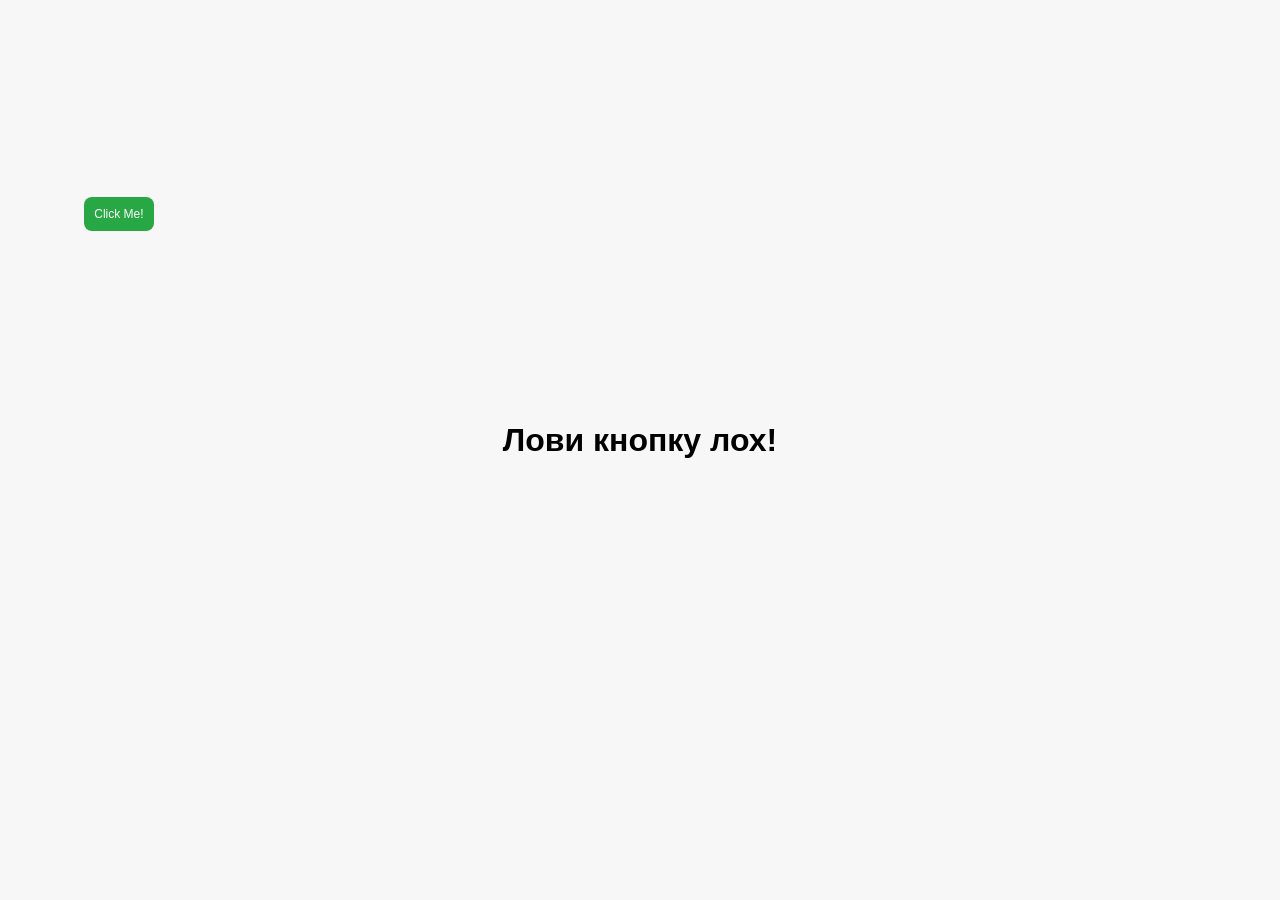
==== index.html @ cd32699f "Update index.html" ====
<!DOCTYPE html>
<html lang="en">
<head>
  <meta charset="UTF-8">
  <meta name="viewport" content="width=device-width, initial-scale=1.0">
  <title>Impossible Click Game</title>
  <style>
    * {
      margin: 0;
      padding: 0;
      box-sizing: border-box;
    }

    body {
      font-family: Arial, sans-serif;
      height: 100vh;
      display: flex;
      justify-content: center;
      align-items: center;
      background-color: #f7f7f7;
      text-align: center;
    }

    .game-container {
      display: flex;
      flex-direction: column;
      justify-content: center;
      align-items: center;
      width: 100%;
      height: 100%;
      position: relative;
    }

    #gameButton {
      padding: 10px;
      font-size: 12px;
      background-color: #28a745;
      color: white;
      border: none;
      border-radius: 8px;
      cursor: pointer;
      position: absolute;
    }

    #gameButton:hover {
      background-color: #218838;
    }

    #message {
      font-size: 1.5em;
      margin-bottom: 20px;
      color: black;
    }

    #restartButton {
      padding: 10px 20px;
      font-size: 16px;
      background-color: #007bff;
      color: white;
      border: none;
      border-radius: 8px;
      cursor: pointer;
      display: none;
      margin-top: 20px;
    }

    #restartButton:hover {
      background-color: #0056b3;
    }

    /* Dog image styling */
    #dogImage {
      display: none;
      margin-top: 20px;
      max-width: 300px;
    }

    /* Responsive YouTube video styling */
    #youtubeVideo {
      display: none;
      margin-top: 20px;
      position: relative;
      width: 100%;
      max-width: 800px; /* Set a reasonable max-width for larger screens */
      height: 0;
      padding-bottom: 56.25%; /* 16:9 aspect ratio */
    }

    #youtubeVideo iframe {
      position: absolute;
      top: 0;
      left: 0;
      width: 100%;
      height: 100%;
    }

    /* Mobile-friendly styles */
    @media (max-width: 600px) {
      #gameButton {
        padding: 8px;
        font-size: 10px;
      }

      #message {
        font-size: 1.2em;
      }

      #restartButton {
        font-size: 14px;
      }

      #dogImage {
        max-width: 200px;
      }
    }
  </style>
</head>
<body>
  <div class="game-container">
    <h1>Лови кнопку лох!</h1>
    <p id="message"></p>
    <button id="gameButton">Click Me!</button>
    <img id="dogImage" src="" alt="Dog Image" />
    <div id="youtubeVideo">
      <iframe src="https://www.youtube.com/embed/dQw4w9WgXcQ" frameborder="0" allowfullscreen></iframe>
    </div>
    <button id="restartButton">Restart</button>

  <script>
    const gameButton = document.getElementById('gameButton');
    const message = document.getElementById('message');
    const restartButton = document.getElementById('restartButton');
    const dogImage = document.getElementById('dogImage');
    const youtubeVideo = document.getElementById('youtubeVideo');
    let gameRunning = true;
    let timer;

    function randomPosition() {
      const x = Math.random() * (window.innerWidth - gameButton.offsetWidth);
      const y = Math.random() * (window.innerHeight - gameButton.offsetHeight);
      return { x, y };
    }

    function moveButton() {
      if (!gameRunning) return;

      const { x, y } = randomPosition();
      gameButton.style.left = `${x}px`;
      gameButton.style.top = `${y}px`;
    }

    function startGame() {
      gameRunning = true;
      gameButton.style.display = 'block';
      restartButton.style.display = 'none';
      dogImage.style.display = 'none';  // Hide the dog image on restart
      youtubeVideo.style.display = 'none';  // Hide YouTube video on restart
      message.textContent = '';
      message.style.color = 'black';
      moveButton();
      timer = setTimeout(loseGame, 10000); // Time limit to click the button
    }

    function loseGame() {
      gameRunning = false;
      gameButton.style.display = 'none';
      message.style.color = 'red';
      dogImage.src = 'https://media.tenor.com/IlBT5P2zMoQAAAAM/help-dog.gif';  // Open-source funny dog image
      dogImage.style.display = 'block';  // Show the mocking dog image
      restartButton.style.display = 'block';
    }

    function winGame() {
      clearTimeout(timer);
      gameRunning = false;
      gameButton.style.display = 'none';
      message.style.color = 'green';
      youtubeVideo.style.display = 'block';   // Show the YouTube video
      restartButton.style.display = 'block';
    }

    gameButton.addEventListener('click', () => {
      if (gameRunning) {
        winGame();
      }
    });
    
    restartButton.addEventListener('click', startGame);

    window.onload = startGame;

    setInterval(moveButton, 100); // Keep moving the button every 100ms
  </script>
</body>
</html>
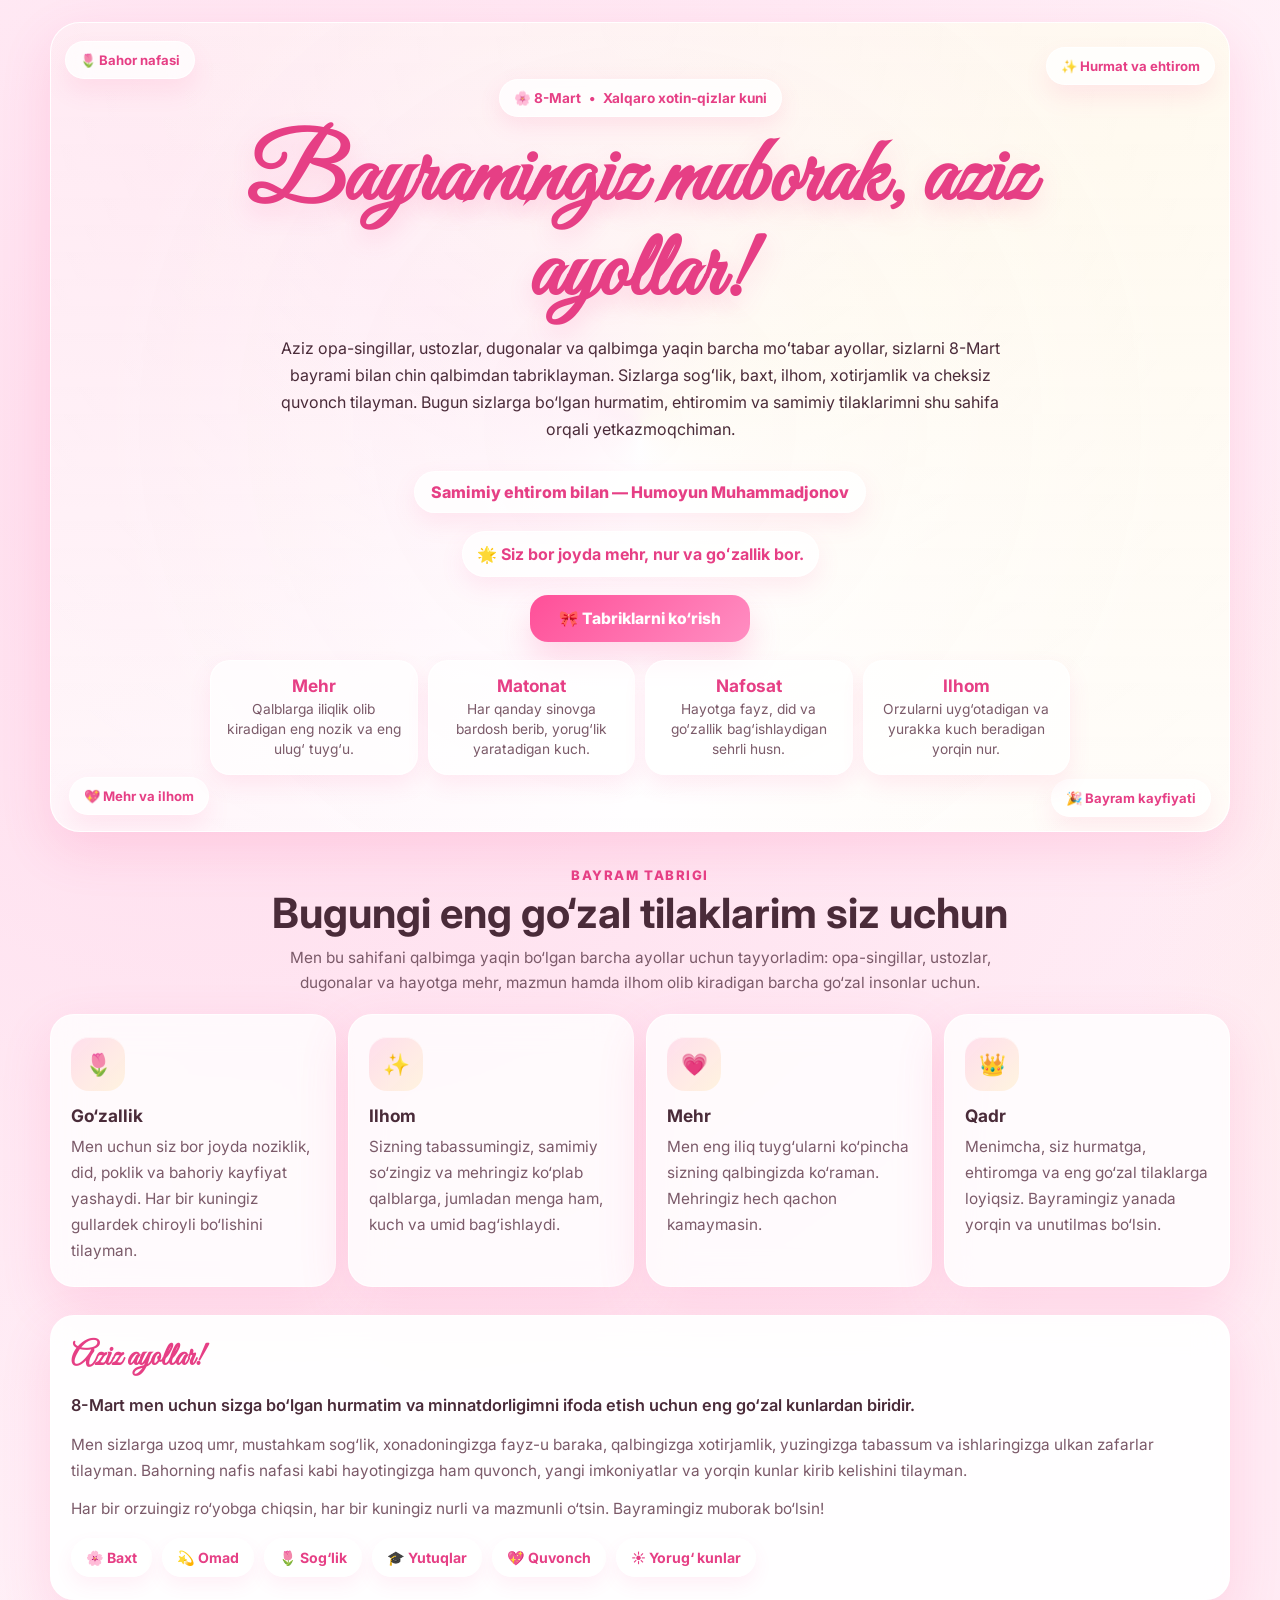
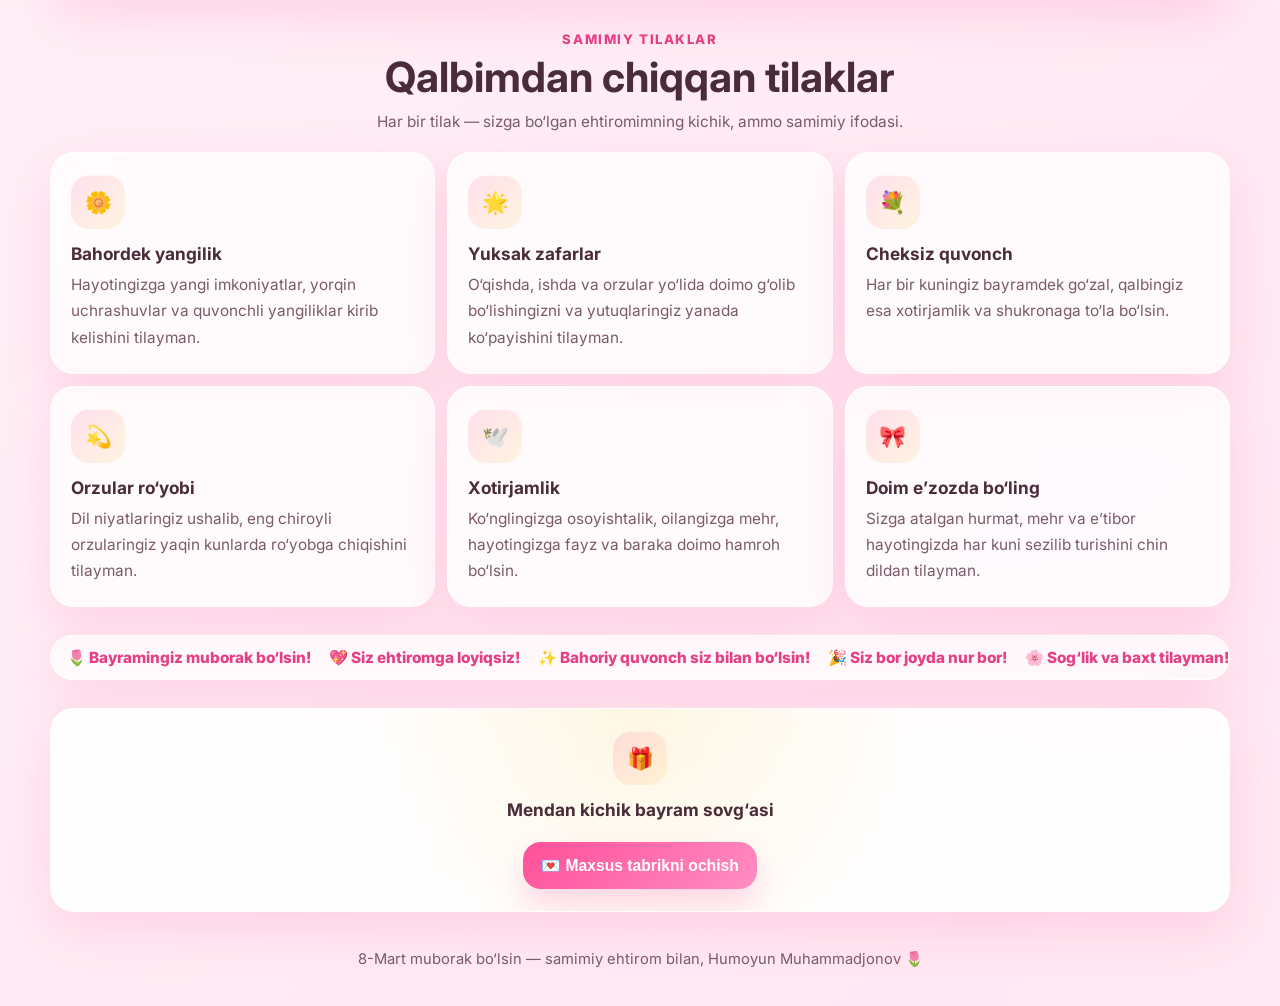
==== commit 878eebfd: "Add files via upload" ====
--- a/index.html
+++ b/index.html
@@ -1,195 +1,1313 @@
-<!DOCTYPE html>
-<html lang="en">
-<head>
-  <meta charset="UTF-8">
-  <meta name="viewport" content="width=device-width, initial-scale=1.0">
-  <title>Impossible Click Game</title>
-  <style>
-    * {
-      margin: 0;
-      padding: 0;
-      box-sizing: border-box;
-    }
-
-    body {
-      font-family: Arial, sans-serif;
-      height: 100vh;
-      display: flex;
-      justify-content: center;
-      align-items: center;
-      background-color: #f7f7f7;
-      text-align: center;
-    }
-
-    .game-container {
-      display: flex;
-      flex-direction: column;
-      justify-content: center;
-      align-items: center;
-      width: 100%;
-      height: 100%;
-      position: relative;
-    }
-
-    #gameButton {
-      padding: 10px;
-      font-size: 12px;
-      background-color: #28a745;
-      color: white;
-      border: none;
-      border-radius: 8px;
-      cursor: pointer;
-      position: absolute;
-    }
-
-    #gameButton:hover {
-      background-color: #218838;
-    }
-
-    #message {
-      font-size: 1.5em;
-      margin-bottom: 20px;
-      color: black;
-    }
-
-    #restartButton {
-      padding: 10px 20px;
-      font-size: 16px;
-      background-color: #007bff;
-      color: white;
-      border: none;
-      border-radius: 8px;
-      cursor: pointer;
-      display: none;
-      margin-top: 20px;
-    }
-
-    #restartButton:hover {
-      background-color: #0056b3;
-    }
-
-    /* Dog image styling */
-    #dogImage {
-      display: none;
-      margin-top: 20px;
-      max-width: 300px;
-    }
-
-    /* Responsive YouTube video styling */
-    #youtubeVideo {
-      display: none;
-      margin-top: 20px;
-      position: relative;
-      width: 100%;
-      max-width: 800px; /* Set a reasonable max-width for larger screens */
-      height: 0;
-      padding-bottom: 56.25%; /* 16:9 aspect ratio */
-    }
-
-    #youtubeVideo iframe {
-      position: absolute;
-      top: 0;
-      left: 0;
-      width: 100%;
-      height: 100%;
-    }
-
-    /* Mobile-friendly styles */
-    @media (max-width: 600px) {
-      #gameButton {
-        padding: 8px;
-        font-size: 10px;
-      }
-
-      #message {
-        font-size: 1.2em;
-      }
-
-      #restartButton {
-        font-size: 14px;
-      }
-
-      #dogImage {
-        max-width: 200px;
-      }
-    }
-  </style>
-</head>
-<body>
-  <div class="game-container">
-    <h1>Лови кнопку лох!</h1>
-    <p id="message"></p>
-    <button id="gameButton">Click Me!</button>
-    <img id="dogImage" src="" alt="Dog Image" />
-    <div id="youtubeVideo">
-      <iframe src="https://www.youtube.com/embed/dQw4w9WgXcQ" frameborder="0" allowfullscreen></iframe>
-    </div>
-    <button id="restartButton">Restart</button>
-
-  <script>
-    const gameButton = document.getElementById('gameButton');
-    const message = document.getElementById('message');
-    const restartButton = document.getElementById('restartButton');
-    const dogImage = document.getElementById('dogImage');
-    const youtubeVideo = document.getElementById('youtubeVideo');
-    let gameRunning = true;
-    let timer;
-
-    function randomPosition() {
-      const x = Math.random() * (window.innerWidth - gameButton.offsetWidth);
-      const y = Math.random() * (window.innerHeight - gameButton.offsetHeight);
-      return { x, y };
-    }
-
-    function moveButton() {
-      if (!gameRunning) return;
-
-      const { x, y } = randomPosition();
-      gameButton.style.left = `${x}px`;
-      gameButton.style.top = `${y}px`;
-    }
-
-    function startGame() {
-      gameRunning = true;
-      gameButton.style.display = 'block';
-      restartButton.style.display = 'none';
-      dogImage.style.display = 'none';  // Hide the dog image on restart
-      youtubeVideo.style.display = 'none';  // Hide YouTube video on restart
-      message.textContent = '';
-      message.style.color = 'black';
-      moveButton();
-      timer = setTimeout(loseGame, 10000); // Time limit to click the button
-    }
-
-    function loseGame() {
-      gameRunning = false;
-      gameButton.style.display = 'none';
-      message.style.color = 'red';
-      dogImage.src = 'https://media.tenor.com/IlBT5P2zMoQAAAAM/help-dog.gif';  // Open-source funny dog image
-      dogImage.style.display = 'block';  // Show the mocking dog image
-      restartButton.style.display = 'block';
-    }
-
-    function winGame() {
-      clearTimeout(timer);
-      gameRunning = false;
-      gameButton.style.display = 'none';
-      message.style.color = 'green';
-      youtubeVideo.style.display = 'block';   // Show the YouTube video
-      restartButton.style.display = 'block';
-    }
-
-    gameButton.addEventListener('click', () => {
-      if (gameRunning) {
-        winGame();
-      }
-    });
-    
-    restartButton.addEventListener('click', startGame);
-
-    window.onload = startGame;
-
-    setInterval(moveButton, 100); // Keep moving the button every 100ms
-  </script>
-</body>
-</html>
+<!DOCTYPE html>
+<html lang="uz">
+<head>
+  <meta charset="UTF-8" />
+  <meta name="viewport" content="width=device-width, initial-scale=1.0" />
+  <title>8-Mart — Xalqaro xotin-qizlar kuni muborak!</title>
+
+  <link rel="preconnect" href="https://fonts.googleapis.com">
+  <link rel="preconnect" href="https://fonts.gstatic.com" crossorigin>
+  <link href="https://fonts.googleapis.com/css2?family=Great+Vibes&family=Inter:wght@400;500;600;700;800&display=swap" rel="stylesheet">
+
+  <style>
+    :root {
+      --bg-1: #fff6fb;
+      --bg-2: #ffe8f2;
+      --bg-3: #fff0f6;
+      --card: rgba(255, 255, 255, 0.78);
+      --card-strong: rgba(255, 255, 255, 0.92);
+      --text: #4a2b39;
+      --muted: #7b5a69;
+      --primary: #ff4f98;
+      --primary-dark: #e63f85;
+      --secondary: #ff8ec2;
+      --gold: #ffd86b;
+      --shadow: 0 18px 50px rgba(255, 79, 152, 0.16);
+      --radius: 24px;
+      --max: 1180px;
+    }
+
+    * {
+      box-sizing: border-box;
+      margin: 0;
+      padding: 0;
+    }
+
+    html {
+      scroll-behavior: smooth;
+    }
+
+    body {
+      font-family: "Inter", system-ui, sans-serif;
+      color: var(--text);
+      background:
+        radial-gradient(circle at 10% 10%, rgba(255, 143, 194, 0.24), transparent 25%),
+        radial-gradient(circle at 90% 20%, rgba(255, 216, 107, 0.20), transparent 22%),
+        radial-gradient(circle at 20% 80%, rgba(255, 79, 152, 0.12), transparent 22%),
+        linear-gradient(135deg, var(--bg-1), var(--bg-2), var(--bg-3));
+      background-size: 180% 180%;
+      animation: bgShift 16s ease-in-out infinite;
+      overflow-x: hidden;
+      min-height: 100vh;
+      position: relative;
+    }
+
+    @keyframes bgShift {
+      0%, 100% { background-position: 0% 50%; }
+      50% { background-position: 100% 50%; }
+    }
+
+    .page-shell {
+      position: relative;
+      z-index: 2;
+    }
+
+    .container {
+      width: min(calc(100% - 28px), var(--max));
+      margin-inline: auto;
+    }
+
+    .particles,
+    .sparkles,
+    .petals,
+    .confetti-layer {
+      position: fixed;
+      inset: 0;
+      pointer-events: none;
+      overflow: hidden;
+    }
+
+    .particles { z-index: 0; }
+    .sparkles { z-index: 1; }
+    .petals { z-index: 1; }
+    .confetti-layer { z-index: 1; }
+
+    .hero {
+      padding: 22px 0 18px;
+    }
+
+    .hero-card {
+      position: relative;
+      overflow: hidden;
+      border-radius: 30px;
+      background:
+        linear-gradient(rgba(255,255,255,0.70), rgba(255,255,255,0.82)),
+        radial-gradient(circle at top, rgba(255,255,255,0.8), rgba(255,255,255,0.65));
+      box-shadow: var(--shadow);
+      border: 1px solid rgba(255,255,255,0.6);
+      padding: 22px 16px 24px;
+      min-height: 86vh;
+      display: flex;
+      align-items: center;
+      justify-content: center;
+      isolation: isolate;
+    }
+
+    .hero-card::before {
+      content: "";
+      position: absolute;
+      inset: -20%;
+      background:
+        radial-gradient(circle, rgba(255,255,255,0.35), transparent 55%),
+        conic-gradient(from 180deg, rgba(255,255,255,0.15), rgba(255,79,152,0.10), rgba(255,216,107,0.10), rgba(255,255,255,0.15));
+      animation: rotateGlow 18s linear infinite;
+      z-index: -1;
+    }
+
+    @keyframes rotateGlow {
+      from { transform: rotate(0deg); }
+      to { transform: rotate(360deg); }
+    }
+
+    .hero-content {
+      text-align: center;
+      width: 100%;
+      max-width: 860px;
+      position: relative;
+      z-index: 2;
+    }
+
+    .top-badge {
+      display: inline-flex;
+      align-items: center;
+      justify-content: center;
+      gap: 8px;
+      flex-wrap: wrap;
+      max-width: 100%;
+      text-align: center;
+      background: rgba(255,255,255,0.78);
+      border: 1px solid rgba(255,255,255,0.88);
+      border-radius: 999px;
+      padding: 10px 14px;
+      font-size: 0.85rem;
+      font-weight: 700;
+      color: var(--primary-dark);
+      box-shadow: 0 8px 22px rgba(255,79,152,0.12);
+      margin-bottom: 16px;
+      backdrop-filter: blur(12px);
+      animation: floatSoft 4s ease-in-out infinite;
+    }
+
+    .hero h1 {
+      font-family: "Great Vibes", cursive;
+      font-size: clamp(2.55rem, 10vw, 5.7rem);
+      line-height: 1.04;
+      color: var(--primary-dark);
+      text-shadow: 0 10px 25px rgba(255,79,152,0.18);
+      margin-bottom: 12px;
+      animation: titleIn 1.1s ease both;
+    }
+
+    .hero h1 .shine {
+      display: inline-block;
+      position: relative;
+    }
+
+    .hero h1 .shine::after {
+      content: "";
+      position: absolute;
+      inset: 0;
+      background: linear-gradient(110deg, transparent 0%, rgba(255,255,255,0.1) 30%, rgba(255,255,255,0.85) 50%, rgba(255,255,255,0.1) 70%, transparent 100%);
+      transform: translateX(-150%);
+      animation: textShine 5.5s ease-in-out infinite;
+      mix-blend-mode: screen;
+    }
+
+    @keyframes textShine {
+      0%, 70%, 100% { transform: translateX(-150%); }
+      85% { transform: translateX(150%); }
+    }
+
+    .hero-subtitle {
+      font-size: 1rem;
+      line-height: 1.7;
+      color: var(--text);
+      max-width: 720px;
+      margin: 0 auto 14px;
+      animation: fadeUp .9s ease .18s both;
+    }
+
+    .signature-line {
+      margin-top: 14px;
+      display: inline-block;
+      padding: 10px 16px;
+      border-radius: 999px;
+      background: rgba(255,255,255,0.76);
+      border: 1px solid rgba(255,255,255,0.92);
+      box-shadow: 0 10px 24px rgba(255,79,152,0.10);
+      color: var(--primary-dark);
+      font-weight: 800;
+      animation: fadeUp .9s ease .28s both;
+    }
+
+    .rotating-line-wrap {
+      min-height: 34px;
+      margin: 18px auto 18px;
+      display: grid;
+      place-items: center;
+      animation: fadeUp .9s ease .3s both;
+    }
+
+    .rotating-line {
+      display: inline-flex;
+      align-items: center;
+      justify-content: center;
+      gap: 8px;
+      text-align: center;
+      background: rgba(255,255,255,0.72);
+      border: 1px solid rgba(255,255,255,0.9);
+      padding: 10px 14px;
+      border-radius: 999px;
+      color: var(--primary-dark);
+      font-weight: 700;
+      box-shadow: 0 10px 24px rgba(255,79,152,0.10);
+      min-height: 46px;
+      max-width: 100%;
+    }
+
+    .hero-actions {
+      display: flex;
+      flex-direction: column;
+      gap: 12px;
+      margin-top: 18px;
+      animation: fadeUp .9s ease .45s both;
+    }
+
+    .btn {
+      appearance: none;
+      border: none;
+      border-radius: 18px;
+      padding: 14px 18px;
+      font-size: 0.98rem;
+      font-weight: 800;
+      cursor: pointer;
+      transition: transform .25s ease, box-shadow .25s ease, background .25s ease;
+      text-decoration: none;
+      display: inline-flex;
+      align-items: center;
+      justify-content: center;
+      gap: 10px;
+      width: 100%;
+    }
+
+    .btn-primary {
+      color: white;
+      background: linear-gradient(135deg, var(--primary), var(--secondary));
+      box-shadow: 0 16px 32px rgba(255,79,152,0.22);
+      animation: pulseBtn 2.4s ease-in-out infinite;
+    }
+
+    .btn-secondary {
+      color: var(--primary-dark);
+      background: rgba(255,255,255,0.82);
+      border: 1px solid rgba(255,255,255,0.92);
+      box-shadow: 0 10px 24px rgba(255,79,152,0.10);
+    }
+
+    .btn:hover {
+      transform: translateY(-2px) scale(1.01);
+    }
+
+    @keyframes pulseBtn {
+      0%, 100% { box-shadow: 0 16px 32px rgba(255,79,152,0.22); }
+      50% { box-shadow: 0 20px 42px rgba(255,79,152,0.34); }
+    }
+
+    .hero-stats {
+      display: grid;
+      grid-template-columns: repeat(2, 1fr);
+      gap: 10px;
+      margin-top: 18px;
+      animation: fadeUp .9s ease .6s both;
+    }
+
+    .stat {
+      background: rgba(255,255,255,0.7);
+      border: 1px solid rgba(255,255,255,0.9);
+      padding: 14px 12px;
+      border-radius: 20px;
+      box-shadow: 0 10px 22px rgba(255,79,152,0.10);
+      backdrop-filter: blur(10px);
+    }
+
+    .stat strong {
+      display: block;
+      font-size: 1.08rem;
+      color: var(--primary-dark);
+      margin-bottom: 4px;
+    }
+
+    .stat span {
+      display: block;
+      font-size: 0.86rem;
+      color: var(--muted);
+      line-height: 1.45;
+    }
+
+    section {
+      padding: 14px 0;
+    }
+
+    .section-title {
+      text-align: center;
+      margin-bottom: 14px;
+    }
+
+    .section-title .eyebrow {
+      display: inline-block;
+      font-size: 0.82rem;
+      font-weight: 800;
+      letter-spacing: 0.12em;
+      text-transform: uppercase;
+      color: var(--primary-dark);
+      margin-bottom: 8px;
+    }
+
+    .section-title h2 {
+      font-size: clamp(1.55rem, 6vw, 2.6rem);
+      line-height: 1.1;
+      margin-bottom: 8px;
+      color: var(--text);
+    }
+
+    .section-title p {
+      color: var(--muted);
+      line-height: 1.65;
+      max-width: 760px;
+      margin-inline: auto;
+      font-size: 0.96rem;
+    }
+
+    .glass {
+      background: var(--card);
+      border: 1px solid rgba(255,255,255,0.82);
+      border-radius: var(--radius);
+      box-shadow: var(--shadow);
+      backdrop-filter: blur(16px);
+    }
+
+    .cards-grid {
+      display: grid;
+      gap: 12px;
+    }
+
+    .value-card,
+    .wish-card,
+    .letter-card,
+    .surprise-card,
+    .quote-card {
+      padding: 18px 16px;
+      position: relative;
+      overflow: hidden;
+    }
+
+    .value-card::before,
+    .wish-card::before,
+    .quote-card::before {
+      content: "";
+      position: absolute;
+      inset: auto -20% -60% auto;
+      width: 140px;
+      height: 140px;
+      background: radial-gradient(circle, rgba(255,79,152,0.12), transparent 70%);
+      pointer-events: none;
+    }
+
+    .icon-bubble {
+      width: 54px;
+      height: 54px;
+      border-radius: 18px;
+      display: grid;
+      place-items: center;
+      font-size: 1.35rem;
+      margin-bottom: 14px;
+      background: linear-gradient(135deg, rgba(255,79,152,0.16), rgba(255,216,107,0.20));
+      box-shadow: inset 0 1px 0 rgba(255,255,255,0.6);
+    }
+
+    .value-card h3,
+    .wish-card h3,
+    .surprise-card h3 {
+      font-size: 1.08rem;
+      margin-bottom: 8px;
+      color: var(--text);
+    }
+
+    .value-card p,
+    .wish-card p,
+    .letter-card p,
+    .surprise-card p,
+    .quote-card p {
+      color: var(--muted);
+      line-height: 1.7;
+      font-size: 0.96rem;
+    }
+
+    .letter-card {
+      padding: 22px 18px;
+      background: var(--card-strong);
+    }
+
+    .letter-card h3 {
+      font-family: "Great Vibes", cursive;
+      color: var(--primary-dark);
+      font-size: 2rem;
+      margin-bottom: 14px;
+    }
+
+    .letter-card .lead {
+      font-size: 1.02rem;
+      color: var(--text);
+      font-weight: 600;
+      margin-bottom: 12px;
+    }
+
+    .chips {
+      display: flex;
+      flex-wrap: wrap;
+      gap: 10px;
+      margin-top: 16px;
+    }
+
+    .chip {
+      padding: 10px 14px;
+      border-radius: 999px;
+      background: rgba(255,255,255,0.78);
+      border: 1px solid rgba(255,255,255,0.9);
+      color: var(--primary-dark);
+      font-weight: 700;
+      font-size: 0.88rem;
+      box-shadow: 0 8px 18px rgba(255,79,152,0.08);
+      animation: floatSoft 4.5s ease-in-out infinite;
+    }
+
+    .chip:nth-child(2) { animation-delay: .3s; }
+    .chip:nth-child(3) { animation-delay: .6s; }
+    .chip:nth-child(4) { animation-delay: .9s; }
+    .chip:nth-child(5) { animation-delay: 1.2s; }
+    .chip:nth-child(6) { animation-delay: 1.5s; }
+
+    .ticker-wrap {
+      overflow: hidden;
+      border-radius: 999px;
+      padding: 12px 0;
+      background: rgba(255,255,255,0.70);
+      border: 1px solid rgba(255,255,255,0.88);
+      box-shadow: var(--shadow);
+    }
+
+    .ticker {
+      display: flex;
+      width: max-content;
+      gap: 18px;
+      animation: tickerMove 25s linear infinite;
+      padding-left: 16px;
+    }
+
+    .ticker-item {
+      white-space: nowrap;
+      font-weight: 800;
+      color: var(--primary-dark);
+      font-size: 0.96rem;
+    }
+
+    @keyframes tickerMove {
+      from { transform: translateX(0); }
+      to { transform: translateX(-50%); }
+    }
+
+    .surprise-card {
+      text-align: center;
+      background:
+        radial-gradient(circle at top center, rgba(255,216,107,0.18), transparent 45%),
+        var(--card-strong);
+    }
+
+    .surprise-card .btn {
+      margin-top: 14px;
+    }
+
+    .footer {
+      padding: 24px 0 38px;
+      text-align: center;
+      color: var(--muted);
+      font-size: 0.92rem;
+    }
+
+    .reveal {
+      opacity: 0;
+      transform: translateY(26px) scale(.98);
+      transition: opacity .7s ease, transform .7s ease;
+    }
+
+    .reveal.show {
+      opacity: 1;
+      transform: translateY(0) scale(1);
+    }
+
+    .modal {
+      position: fixed;
+      inset: 0;
+      display: none;
+      align-items: center;
+      justify-content: center;
+      padding: 18px;
+      z-index: 50;
+      background: rgba(82, 34, 57, 0.36);
+      backdrop-filter: blur(10px);
+      overflow-y: auto;
+      -webkit-overflow-scrolling: touch;
+    }
+
+    .modal.open {
+      display: flex;
+      animation: fadeIn .3s ease;
+    }
+
+    .modal-card {
+      width: min(100%, 760px);
+      background: rgba(255,255,255,0.96);
+      border-radius: 28px;
+      padding: 22px 18px;
+      box-shadow: 0 28px 70px rgba(74,43,57,0.25);
+      text-align: center;
+      position: relative;
+      overflow: hidden;
+      margin: auto;
+    }
+
+    .modal-card::before {
+      content: "";
+      position: absolute;
+      inset: auto auto -60px -60px;
+      width: 160px;
+      height: 160px;
+      background: radial-gradient(circle, rgba(255,79,152,0.14), transparent 70%);
+    }
+
+    .photo-modal-content {
+      display: grid;
+      gap: 18px;
+      align-items: center;
+      position: relative;
+      z-index: 1;
+    }
+
+    .photo-frame {
+      background: linear-gradient(135deg, rgba(255,79,152,0.18), rgba(255,216,107,0.20));
+      padding: 8px;
+      border-radius: 24px;
+      box-shadow: 0 18px 40px rgba(255,79,152,0.16);
+    }
+
+    .photo-frame img {
+      width: 100%;
+      height: auto;
+      display: block;
+      border-radius: 18px;
+      max-height: 68vh;
+      object-fit: contain;
+      aspect-ratio: auto;
+    }
+
+    .photo-text h3 {
+      font-family: "Great Vibes", cursive;
+      color: var(--primary-dark);
+      font-size: 2.2rem;
+      margin-bottom: 10px;
+    }
+
+    .photo-text p {
+      color: var(--muted);
+      line-height: 1.75;
+      font-size: 1rem;
+      margin-bottom: 10px;
+    }
+
+    .photo-sign {
+      display: inline-block;
+      margin-top: 6px;
+      font-weight: 800;
+      color: var(--primary-dark);
+    }
+
+    .close-btn {
+      margin-top: 18px;
+      background: linear-gradient(135deg, var(--primary), var(--secondary));
+      color: white;
+      border: none;
+      border-radius: 16px;
+      padding: 12px 16px;
+      font-weight: 800;
+      cursor: pointer;
+      width: 100%;
+    }
+
+    .floating-note {
+      position: absolute;
+      border-radius: 999px;
+      padding: 10px 14px;
+      background: rgba(255,255,255,0.76);
+      border: 1px solid rgba(255,255,255,0.9);
+      box-shadow: 0 12px 24px rgba(255,79,152,0.10);
+      font-weight: 700;
+      color: var(--primary-dark);
+      font-size: 0.82rem;
+      backdrop-filter: blur(12px);
+      animation: floatSoft 5s ease-in-out infinite;
+      max-width: min(42vw, 180px);
+      text-align: center;
+      line-height: 1.25;
+    }
+
+    .note-1 { top: 18px; left: 14px; }
+    .note-2 { top: 24px; right: 14px; animation-delay: .8s; }
+    .note-3 { bottom: 16px; left: 18px; animation-delay: 1.4s; }
+    .note-4 { bottom: 14px; right: 18px; animation-delay: 2s; }
+
+    @keyframes floatSoft {
+      0%, 100% { transform: translateY(0px); }
+      50% { transform: translateY(-8px); }
+    }
+
+    @keyframes fadeUp {
+      from { opacity: 0; transform: translateY(26px); }
+      to { opacity: 1; transform: translateY(0); }
+    }
+
+    @keyframes titleIn {
+      from { opacity: 0; transform: translateY(22px) scale(.95); }
+      to { opacity: 1; transform: translateY(0) scale(1); }
+    }
+
+    @keyframes fadeIn {
+      from { opacity: 0; }
+      to { opacity: 1; }
+    }
+
+    .heart,
+    .petal,
+    .sparkle,
+    .confetti {
+      position: absolute;
+      pointer-events: none;
+      opacity: .9;
+      will-change: transform, opacity;
+    }
+
+    .heart {
+      width: 16px;
+      height: 16px;
+      background: rgba(255,79,152,0.7);
+      transform: rotate(-45deg);
+      animation: heartFall linear forwards;
+    }
+
+    .heart::before,
+    .heart::after {
+      content: "";
+      position: absolute;
+      width: 16px;
+      height: 16px;
+      border-radius: 50%;
+      background: inherit;
+    }
+
+    .heart::before { top: -8px; left: 0; }
+    .heart::after { top: 0; left: 8px; }
+
+    @keyframes heartFall {
+      0% { transform: translateY(-10vh) rotate(-45deg); opacity: .95; }
+      100% { transform: translateY(110vh) rotate(25deg); opacity: 0; }
+    }
+
+    .petal {
+      width: 18px;
+      height: 24px;
+      background: linear-gradient(180deg, rgba(255,170,205,.95), rgba(255,114,170,.9));
+      border-radius: 70% 30% 70% 30%;
+      animation: petalFall linear forwards;
+      filter: blur(.2px);
+    }
+
+    @keyframes petalFall {
+      0% { transform: translateY(-12vh) rotate(0deg) translateX(0); opacity: .95; }
+      100% { transform: translateY(110vh) rotate(220deg) translateX(40px); opacity: 0; }
+    }
+
+    .sparkle {
+      width: 8px;
+      height: 8px;
+      background: rgba(255,255,255,.9);
+      box-shadow: 0 0 12px rgba(255,255,255,.85), 0 0 22px rgba(255,216,107,.7);
+      border-radius: 50%;
+      animation: sparkleFloat linear forwards;
+    }
+
+    @keyframes sparkleFloat {
+      0% { transform: translateY(100vh) scale(.6); opacity: 0; }
+      15% { opacity: .95; }
+      100% { transform: translateY(-10vh) scale(1.2); opacity: 0; }
+    }
+
+    .confetti {
+      width: 10px;
+      height: 10px;
+      animation: confettiFall linear forwards;
+    }
+
+    @keyframes confettiFall {
+      0% { transform: translateY(-10vh) rotate(0deg); opacity: 1; }
+      100% { transform: translateY(110vh) rotate(540deg); opacity: 0; }
+    }
+
+    @media (max-width: 520px) {
+      .hero {
+        padding: 12px 0 14px;
+      }
+
+      .container {
+        width: min(calc(100% - 18px), var(--max));
+      }
+
+      .hero-card {
+        min-height: auto;
+        padding: 18px 12px 20px;
+        border-radius: 24px;
+      }
+
+      .hero-content {
+        max-width: 100%;
+      }
+
+      .top-badge {
+        display: flex;
+        flex-wrap: wrap;
+        justify-content: center;
+        border-radius: 22px;
+        padding: 10px 12px;
+        line-height: 1.35;
+      }
+
+      .hero-subtitle {
+        font-size: 0.95rem;
+      }
+
+      .signature-line {
+        font-size: 0.9rem;
+        line-height: 1.5;
+      }
+
+      .rotating-line {
+        white-space: normal;
+        line-height: 1.45;
+        padding: 10px 12px;
+      }
+
+      .hero-stats {
+        grid-template-columns: 1fr;
+      }
+
+      .stat {
+        padding: 13px 12px;
+      }
+
+      .modal {
+        align-items: flex-start;
+        padding: 10px;
+      }
+
+      .modal-card {
+        border-radius: 22px;
+        padding: 16px 14px;
+        margin: calc(env(safe-area-inset-top, 0px) + 6px) 0 calc(env(safe-area-inset-bottom, 0px) + 6px);
+      }
+
+      .photo-modal-content {
+        gap: 14px;
+      }
+
+      .photo-text h3 {
+        font-size: 1.9rem;
+      }
+
+      .photo-text p {
+        font-size: 0.96rem;
+        line-height: 1.65;
+      }
+
+      .photo-frame img {
+        max-height: 52vh;
+      }
+
+      .top-badge {
+        border-radius: 22px;
+        padding: 10px 12px;
+        line-height: 1.35;
+      }
+
+      .top-badge .divider {
+        display: none;
+      }
+
+      .floating-note {
+        position: static;
+        max-width: none;
+        width: 100%;
+        animation: none;
+      }
+
+      .hero-card {
+        padding-top: 18px;
+      }
+
+      .hero-card .floating-notes-mobile {
+        display: grid;
+        gap: 8px;
+        width: 100%;
+        margin-bottom: 18px;
+      }
+
+      .note-1, .note-2, .note-3, .note-4 {
+        inset: auto;
+      }
+    }
+
+    @media (min-width: 521px) {
+      .floating-notes-mobile {
+        display: contents;
+      }
+    }
+
+    @media (min-width: 700px) {
+      .container {
+        width: min(calc(100% - 42px), var(--max));
+      }
+
+      .hero-card {
+        padding: 42px 28px 34px;
+        min-height: 88vh;
+      }
+
+      .hero-actions {
+        flex-direction: row;
+        justify-content: center;
+      }
+
+      .btn {
+        width: auto;
+        min-width: 220px;
+      }
+
+      .hero-stats {
+        grid-template-columns: repeat(4, 1fr);
+      }
+
+      .cards-grid.values {
+        grid-template-columns: repeat(2, 1fr);
+      }
+
+      .cards-grid.wishes {
+        grid-template-columns: repeat(2, 1fr);
+      }
+
+      .photo-modal-content {
+        grid-template-columns: 1.02fr .98fr;
+        text-align: left;
+      }
+
+      .close-btn {
+        width: auto;
+        min-width: 180px;
+      }
+    }
+
+    @media (min-width: 980px) {
+      .hero-card {
+        padding: 56px 44px;
+      }
+
+      .cards-grid.values {
+        grid-template-columns: repeat(4, 1fr);
+      }
+
+      .cards-grid.wishes {
+        grid-template-columns: repeat(3, 1fr);
+      }
+
+      .section-title {
+        margin-bottom: 18px;
+      }
+
+      .value-card,
+      .wish-card,
+      .letter-card,
+      .surprise-card,
+      .quote-card {
+        padding: 22px 20px;
+      }
+    }
+
+    @media (prefers-reduced-motion: reduce) {
+      *,
+      *::before,
+      *::after {
+        animation: none !important;
+        transition: none !important;
+        scroll-behavior: auto !important;
+      }
+    }
+  </style>
+</head>
+<body>
+  <div class="particles" id="heartsLayer"></div>
+  <div class="petals" id="petalsLayer"></div>
+  <div class="sparkles" id="sparklesLayer"></div>
+  <div class="confetti-layer" id="confettiLayer"></div>
+
+  <div class="page-shell">
+    <header class="hero">
+      <div class="container">
+        <div class="hero-card">
+          <div class="floating-notes-mobile">
+            <div class="floating-note note-1">🌷 Bahor nafasi</div>
+            <div class="floating-note note-2">✨ Hurmat va ehtirom</div>
+            <div class="floating-note note-3">💖 Mehr va ilhom</div>
+            <div class="floating-note note-4">🎉 Bayram kayfiyati</div>
+          </div>
+
+          <div class="hero-content">
+            <div class="top-badge">
+              <span>🌸 8-Mart</span>
+              <span class="divider">•</span>
+              <span>Xalqaro xotin-qizlar kuni</span>
+            </div>
+
+            <h1><span class="shine">Bayramingiz muborak, aziz ayollar!</span></h1>
+
+            <p class="hero-subtitle">
+              Aziz opa-singillar, ustozlar, dugonalar va qalbimga yaqin barcha moʻtabar ayollar,
+              sizlarni 8-Mart bayrami bilan chin qalbimdan tabriklayman. Sizlarga sogʻlik,
+              baxt, ilhom, xotirjamlik va cheksiz quvonch tilayman. Bugun sizlarga bo‘lgan
+              hurmatim, ehtiromim va samimiy tilaklarimni shu sahifa orqali yetkazmoqchiman.
+            </p>
+
+            <div class="signature-line">Samimiy ehtirom bilan — Humoyun Muhammadjonov</div>
+
+            <div class="rotating-line-wrap">
+              <div class="rotating-line" id="rotatingLine">🌟 Siz bor joyda mehr, nur va goʻzallik bor.</div>
+            </div>
+
+            <div class="hero-actions">
+              <a href="#tabrik" class="btn btn-primary">🎀 Tabriklarni ko‘rish</a>
+            </div>
+
+            <div class="hero-stats">
+              <div class="stat">
+                <strong>Mehr</strong>
+                <span>Qalblarga iliqlik olib kiradigan eng nozik va eng ulug‘ tuyg‘u.</span>
+              </div>
+              <div class="stat">
+                <strong>Matonat</strong>
+                <span>Har qanday sinovga bardosh berib, yorug‘lik yaratadigan kuch.</span>
+              </div>
+              <div class="stat">
+                <strong>Nafosat</strong>
+                <span>Hayotga fayz, did va go‘zallik bag‘ishlaydigan sehrli husn.</span>
+              </div>
+              <div class="stat">
+                <strong>Ilhom</strong>
+                <span>Orzularni uyg‘otadigan va yurakka kuch beradigan yorqin nur.</span>
+              </div>
+            </div>
+          </div>
+        </div>
+      </div>
+    </header>
+
+    <main>
+      <section id="tabrik">
+        <div class="container">
+          <div class="section-title reveal">
+            <div class="eyebrow">Bayram tabrigi</div>
+            <h2>Bugungi eng go‘zal tilaklarim siz uchun</h2>
+            <p>
+              Men bu sahifani qalbimga yaqin bo‘lgan barcha ayollar uchun tayyorladim:
+              opa-singillar, ustozlar, dugonalar va hayotga mehr, mazmun hamda ilhom olib kiradigan
+              barcha go‘zal insonlar uchun.
+            </p>
+          </div>
+
+          <div class="cards-grid values">
+            <article class="value-card glass reveal">
+              <div class="icon-bubble">🌷</div>
+              <h3>Go‘zallik</h3>
+              <p>
+                Men uchun siz bor joyda noziklik, did, poklik va bahoriy kayfiyat yashaydi.
+                Har bir kuningiz gullardek chiroyli bo‘lishini tilayman.
+              </p>
+            </article>
+
+            <article class="value-card glass reveal">
+              <div class="icon-bubble">✨</div>
+              <h3>Ilhom</h3>
+              <p>
+                Sizning tabassumingiz, samimiy so‘zingiz va mehringiz ko‘plab qalblarga,
+                jumladan menga ham, kuch va umid bag‘ishlaydi.
+              </p>
+            </article>
+
+            <article class="value-card glass reveal">
+              <div class="icon-bubble">💗</div>
+              <h3>Mehr</h3>
+              <p>
+                Men eng iliq tuyg‘ularni ko‘pincha sizning qalbingizda ko‘raman.
+                Mehringiz hech qachon kamaymasin.
+              </p>
+            </article>
+
+            <article class="value-card glass reveal">
+              <div class="icon-bubble">👑</div>
+              <h3>Qadr</h3>
+              <p>
+                Menimcha, siz hurmatga, ehtiromga va eng go‘zal tilaklarga loyiqsiz.
+                Bayramingiz yanada yorqin va unutilmas bo‘lsin.
+              </p>
+            </article>
+          </div>
+        </div>
+      </section>
+
+      <section>
+        <div class="container">
+          <article class="letter-card glass reveal">
+            <h3>Aziz ayollar!</h3>
+            <p class="lead">
+              8-Mart men uchun sizga bo‘lgan hurmatim va minnatdorligimni ifoda etish uchun eng go‘zal kunlardan biridir.
+            </p>
+            <p>
+              Men sizlarga uzoq umr, mustahkam sog‘lik, xonadoningizga fayz-u baraka,
+              qalbingizga xotirjamlik, yuzingizga tabassum va ishlaringizga ulkan zafarlar tilayman.
+              Bahorning nafis nafasi kabi hayotingizga ham quvonch, yangi imkoniyatlar
+              va yorqin kunlar kirib kelishini tilayman.
+            </p>
+            <p style="margin-top: 12px;">
+              Har bir orzuingiz ro‘yobga chiqsin, har bir kuningiz nurli va mazmunli o‘tsin.
+              Bayramingiz muborak bo‘lsin!
+            </p>
+
+            <div class="chips">
+              <div class="chip">🌸 Baxt</div>
+              <div class="chip">💫 Omad</div>
+              <div class="chip">🌷 Sog‘lik</div>
+              <div class="chip">🎓 Yutuqlar</div>
+              <div class="chip">💖 Quvonch</div>
+              <div class="chip">☀️ Yorug‘ kunlar</div>
+            </div>
+          </article>
+        </div>
+      </section>
+
+      <section>
+        <div class="container">
+          <div class="section-title reveal">
+            <div class="eyebrow">Samimiy tilaklar</div>
+            <h2>Qalbimdan chiqqan tilaklar</h2>
+            <p>
+              Har bir tilak — sizga bo‘lgan ehtiromimning kichik, ammo samimiy ifodasi.
+            </p>
+          </div>
+
+          <div class="cards-grid wishes">
+            <article class="wish-card glass reveal">
+              <div class="icon-bubble">🌼</div>
+              <h3>Bahordek yangilik</h3>
+              <p>Hayotingizga yangi imkoniyatlar, yorqin uchrashuvlar va quvonchli yangiliklar kirib kelishini tilayman.</p>
+            </article>
+
+            <article class="wish-card glass reveal">
+              <div class="icon-bubble">🌟</div>
+              <h3>Yuksak zafarlar</h3>
+              <p>O‘qishda, ishda va orzular yo‘lida doimo g‘olib bo‘lishingizni va yutuqlaringiz yanada ko‘payishini tilayman.</p>
+            </article>
+
+            <article class="wish-card glass reveal">
+              <div class="icon-bubble">💐</div>
+              <h3>Cheksiz quvonch</h3>
+              <p>Har bir kuningiz bayramdek go‘zal, qalbingiz esa xotirjamlik va shukronaga to‘la bo‘lsin.</p>
+            </article>
+
+            <article class="wish-card glass reveal">
+              <div class="icon-bubble">💫</div>
+              <h3>Orzular ro‘yobi</h3>
+              <p>Dil niyatlaringiz ushalib, eng chiroyli orzularingiz yaqin kunlarda ro‘yobga chiqishini tilayman.</p>
+            </article>
+
+            <article class="wish-card glass reveal">
+              <div class="icon-bubble">🕊️</div>
+              <h3>Xotirjamlik</h3>
+              <p>Ko‘nglingizga osoyishtalik, oilangizga mehr, hayotingizga fayz va baraka doimo hamroh bo‘lsin.</p>
+            </article>
+
+            <article class="wish-card glass reveal">
+              <div class="icon-bubble">🎀</div>
+              <h3>Doim e’zozda bo‘ling</h3>
+              <p>Sizga atalgan hurmat, mehr va e’tibor hayotingizda har kuni sezilib turishini chin dildan tilayman.</p>
+            </article>
+          </div>
+        </div>
+      </section>
+
+      <section>
+        <div class="container">
+          <div class="ticker-wrap reveal">
+            <div class="ticker">
+              <div class="ticker-item">🌷 Bayramingiz muborak bo‘lsin!</div>
+              <div class="ticker-item">💖 Siz ehtiromga loyiqsiz!</div>
+              <div class="ticker-item">✨ Bahoriy quvonch siz bilan bo‘lsin!</div>
+              <div class="ticker-item">🎉 Siz bor joyda nur bor!</div>
+              <div class="ticker-item">🌸 Sog‘lik va baxt tilayman!</div>
+              <div class="ticker-item">👑 Qadringiz baland bo‘lsin!</div>
+
+              <div class="ticker-item">🌷 Bayramingiz muborak bo‘lsin!</div>
+              <div class="ticker-item">💖 Siz ehtiromga loyiqsiz!</div>
+              <div class="ticker-item">✨ Bahoriy quvonch siz bilan bo‘lsin!</div>
+              <div class="ticker-item">🎉 Siz bor joyda nur bor!</div>
+              <div class="ticker-item">🌸 Sog‘lik va baxt tilayman!</div>
+              <div class="ticker-item">👑 Qadringiz baland bo‘lsin!</div>
+            </div>
+          </div>
+        </div>
+      </section>
+
+      <section>
+        <div class="container">
+          <article class="surprise-card glass reveal">
+            <div class="icon-bubble" style="margin-inline:auto;">🎁</div>
+            <h3>Mendan kichik bayram sovg‘asi</h3>
+            <button class="btn btn-primary" id="openModalBtn2">💌 Maxsus tabrikni ochish</button>
+          </article>
+        </div>
+      </section>
+    </main>
+
+    <footer class="footer">
+      <div class="container">
+        8-Mart muborak bo‘lsin — samimiy ehtirom bilan, Humoyun Muhammadjonov 🌷
+      </div>
+    </footer>
+  </div>
+
+  <div class="modal" id="wishModal">
+    <div class="modal-card">
+      <div class="photo-modal-content">
+        <div class="photo-frame">
+          <img src="[data-uri]" alt="Humoyun Muhammadjonov" />
+        </div>
+        <div class="photo-text">
+          <h3>Bayram tabrigim</h3>
+          <p>
+            Aziz ayollar, sizlarni 8-Mart bayrami bilan chin qalbimdan tabriklayman.
+            Sizlarga baxt, sog‘lik, quvonch, kuch-g‘ayrat va cheksiz ilhom tilayman.
+          </p>
+          <p>
+            Har bir kuningiz go‘zal lahzalarga boy, har bir qadamingiz muvaffaqiyatga to‘la,
+            qalbingiz esa doimo xotirjam va baxtiyor bo‘lsin.
+          </p>
+          <p class="photo-sign">Hurmat bilan, Humoyun Muhammadjonov</p>
+          <button class="close-btn" id="closeModalBtn">Yopish</button>
+        </div>
+      </div>
+    </div>
+  </div>
+
+  <script>
+    const rotatingTexts = [
+      "🌟 Siz bor joyda mehr, nur va goʻzallik bor.",
+      "🌷 Bugun siz uchun eng goʻzal tilaklarni aytaman.",
+      "💖 Hurmatim, ehtiromim va quvonchim siz uchun.",
+      "✨ Bahorning eng chiroyli nafasi bugun siz bilan."
+    ];
+
+    const rotatingLine = document.getElementById("rotatingLine");
+    let rotateIndex = 0;
+    setInterval(() => {
+      rotateIndex = (rotateIndex + 1) % rotatingTexts.length;
+      rotatingLine.style.opacity = "0";
+      rotatingLine.style.transform = "translateY(6px)";
+      setTimeout(() => {
+        rotatingLine.textContent = rotatingTexts[rotateIndex];
+        rotatingLine.style.opacity = "1";
+        rotatingLine.style.transform = "translateY(0)";
+      }, 200);
+    }, 2600);
+
+    rotatingLine.style.transition = "all .35s ease";
+
+    const revealItems = document.querySelectorAll(".reveal");
+    const observer = new IntersectionObserver((entries) => {
+      entries.forEach((entry) => {
+        if (entry.isIntersecting) {
+          entry.target.classList.add("show");
+        }
+      });
+    }, { threshold: 0.12 });
+
+    revealItems.forEach(item => observer.observe(item));
+
+    const modal = document.getElementById("wishModal");
+    const openBtn = document.getElementById("openModalBtn2");
+    const closeBtn = document.getElementById("closeModalBtn");
+
+    openBtn.addEventListener("click", () => {
+      modal.classList.add("open");
+      burstConfetti(40);
+    });
+
+    closeBtn.addEventListener("click", () => modal.classList.remove("open"));
+    modal.addEventListener("click", (e) => {
+      if (e.target === modal) modal.classList.remove("open");
+    });
+
+    const heartsLayer = document.getElementById("heartsLayer");
+    const petalsLayer = document.getElementById("petalsLayer");
+    const sparklesLayer = document.getElementById("sparklesLayer");
+    const confettiLayer = document.getElementById("confettiLayer");
+
+    function rand(min, max) {
+      return Math.random() * (max - min) + min;
+    }
+
+    function makeHeart() {
+      const heart = document.createElement("div");
+      heart.className = "heart";
+      const size = rand(10, 24);
+      heart.style.width = size + "px";
+      heart.style.height = size + "px";
+      heart.style.left = rand(0, 100) + "vw";
+      heart.style.animationDuration = rand(6, 11) + "s";
+      heart.style.opacity = rand(0.35, 0.85);
+      heart.style.background = `hsla(${rand(330, 350)}, 85%, ${rand(60, 72)}%, 0.72)`;
+      heartsLayer.appendChild(heart);
+      setTimeout(() => heart.remove(), 12000);
+    }
+
+    function makePetal() {
+      const petal = document.createElement("div");
+      petal.className = "petal";
+      const size = rand(12, 24);
+      petal.style.width = size + "px";
+      petal.style.height = size * 1.25 + "px";
+      petal.style.left = rand(0, 100) + "vw";
+      petal.style.animationDuration = rand(7, 13) + "s";
+      petal.style.opacity = rand(0.45, 0.95);
+      petalsLayer.appendChild(petal);
+      setTimeout(() => petal.remove(), 14000);
+    }
+
+    function makeSparkle() {
+      const sparkle = document.createElement("div");
+      sparkle.className = "sparkle";
+      const size = rand(4, 10);
+      sparkle.style.width = size + "px";
+      sparkle.style.height = size + "px";
+      sparkle.style.left = rand(0, 100) + "vw";
+      sparkle.style.animationDuration = rand(5, 9) + "s";
+      sparkle.style.opacity = rand(0.35, 0.95);
+      sparklesLayer.appendChild(sparkle);
+      setTimeout(() => sparkle.remove(), 10000);
+    }
+
+    function makeConfetti(count = 1) {
+      for (let i = 0; i < count; i++) {
+        const confetti = document.createElement("div");
+        confetti.className = "confetti";
+        const size = rand(6, 14);
+        confetti.style.width = size + "px";
+        confetti.style.height = size * rand(0.8, 1.6) + "px";
+        confetti.style.left = rand(0, 100) + "vw";
+        confetti.style.top = "-8vh";
+        confetti.style.opacity = rand(0.55, 1);
+        confetti.style.animationDuration = rand(4, 8) + "s";
+        confetti.style.background = `hsl(${rand(0, 360)}, 90%, 72%)`;
+        confetti.style.borderRadius = Math.random() > 0.5 ? "999px" : "4px";
+        confettiLayer.appendChild(confetti);
+        setTimeout(() => confetti.remove(), 9000);
+      }
+    }
+
+    function burstConfetti(count = 25) {
+      makeConfetti(count);
+    }
+
+    setInterval(makeHeart, 420);
+    setInterval(makePetal, 700);
+    setInterval(makeSparkle, 340);
+    setInterval(() => makeConfetti(2), 900);
+
+    for (let i = 0; i < 14; i++) makeHeart();
+    for (let i = 0; i < 8; i++) makePetal();
+    for (let i = 0; i < 10; i++) makeSparkle();
+  </script>
+</body>
+</html>
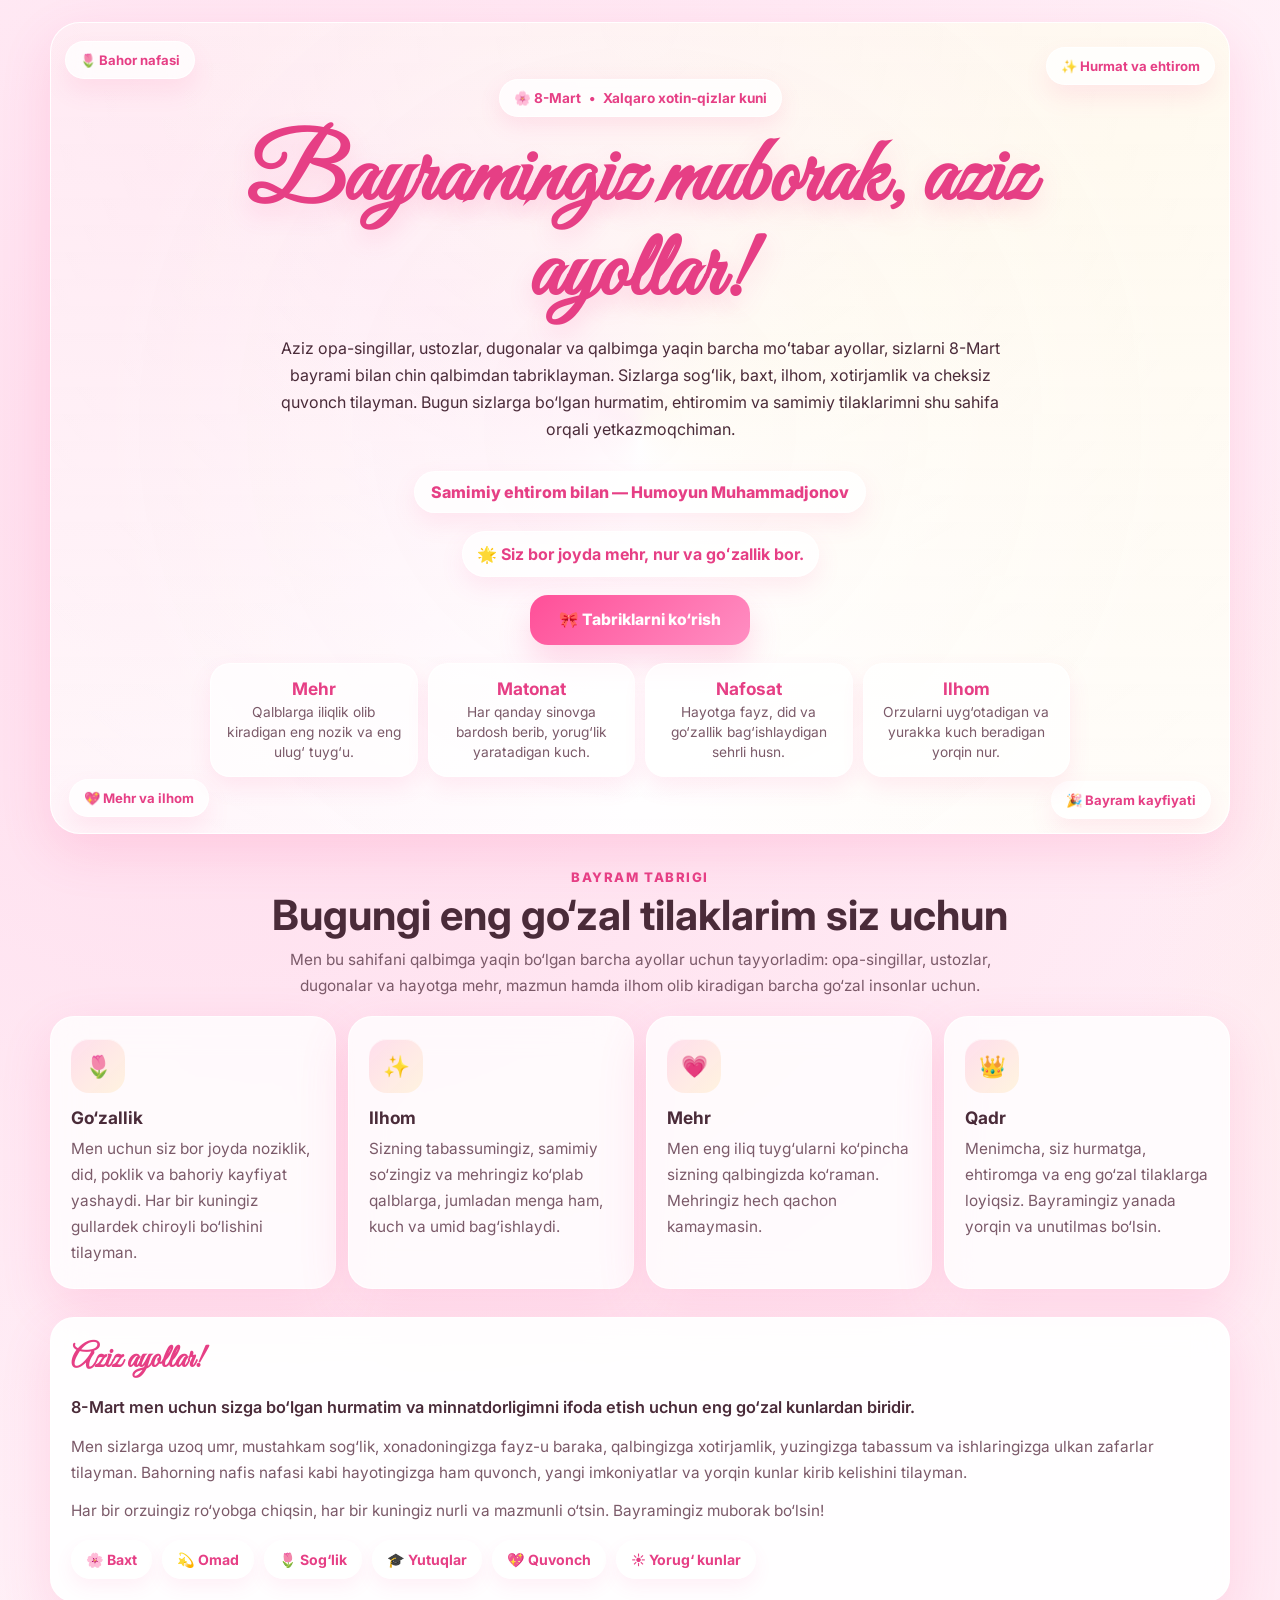
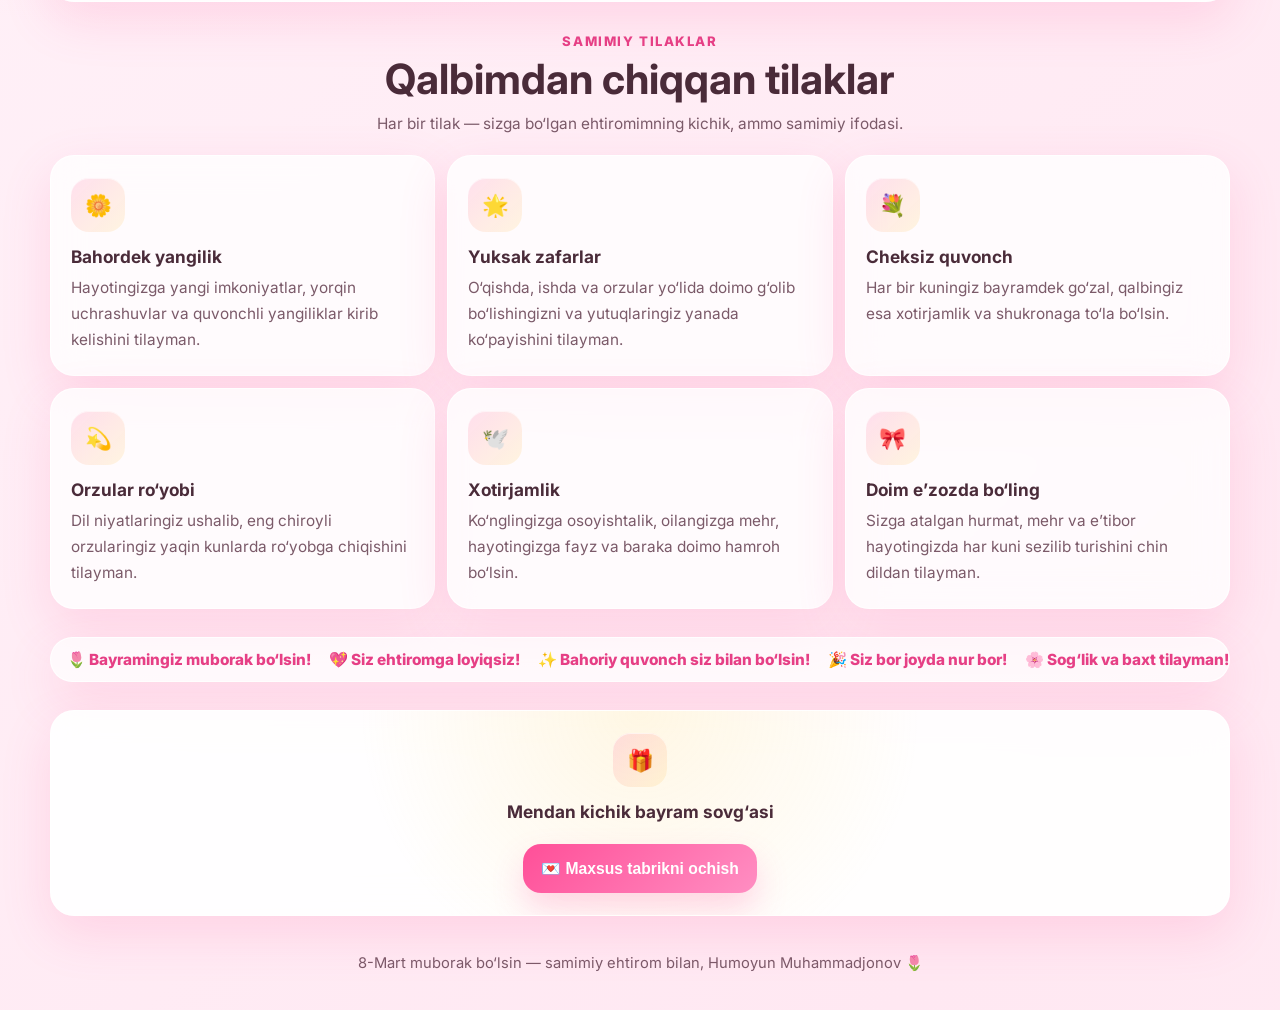
==== commit ad827de9: "Update index.html" ====
--- a/index.html
+++ b/index.html
@@ -49,7 +49,14 @@
       animation: bgShift 16s ease-in-out infinite;
       overflow-x: hidden;
       min-height: 100vh;
+      min-height: 100svh;
       position: relative;
+      -webkit-text-size-adjust: 100%;
+    }
+
+    img {
+      max-width: 100%;
+      display: block;
     }
 
     @keyframes bgShift {
@@ -60,6 +67,7 @@
     .page-shell {
       position: relative;
       z-index: 2;
+      overflow-x: clip;
     }
 
     .container {
@@ -96,7 +104,7 @@
       box-shadow: var(--shadow);
       border: 1px solid rgba(255,255,255,0.6);
       padding: 22px 16px 24px;
-      min-height: 86vh;
+      min-height: min(86svh, 920px);
       display: flex;
       align-items: center;
       justify-content: center;
@@ -123,8 +131,19 @@
       text-align: center;
       width: 100%;
       max-width: 860px;
+      margin-inline: auto;
       position: relative;
       z-index: 2;
+      min-width: 0;
+    }
+
+    .hero-subtitle,
+    .section-title p,
+    .value-card p,
+    .wish-card p,
+    .letter-card p,
+    .photo-text p {
+      overflow-wrap: anywhere;
     }
 
     .top-badge {
@@ -190,6 +209,7 @@
     .signature-line {
       margin-top: 14px;
       display: inline-block;
+      max-width: 100%;
       padding: 10px 16px;
       border-radius: 999px;
       background: rgba(255,255,255,0.76);
@@ -228,6 +248,7 @@
     .hero-actions {
       display: flex;
       flex-direction: column;
+      align-items: center;
       gap: 12px;
       margin-top: 18px;
       animation: fadeUp .9s ease .45s both;
@@ -248,6 +269,9 @@
       justify-content: center;
       gap: 10px;
       width: 100%;
+      line-height: 1.35;
+      text-align: center;
+      white-space: normal;
     }
 
     .btn-primary {
@@ -288,6 +312,7 @@
       border-radius: 20px;
       box-shadow: 0 10px 22px rgba(255,79,152,0.10);
       backdrop-filter: blur(10px);
+      min-width: 0;
     }
 
     .stat strong {
@@ -359,6 +384,7 @@
       padding: 18px 16px;
       position: relative;
       overflow: hidden;
+      min-width: 0;
     }
 
     .value-card::before,
@@ -439,6 +465,7 @@
       font-size: 0.88rem;
       box-shadow: 0 8px 18px rgba(255,79,152,0.08);
       animation: floatSoft 4.5s ease-in-out infinite;
+      text-align: center;
     }
 
     .chip:nth-child(2) { animation-delay: .3s; }
@@ -526,14 +553,17 @@
 
     .modal-card {
       width: min(100%, 760px);
+      max-height: min(92svh, 900px);
+      overflow: auto;
       background: rgba(255,255,255,0.96);
       border-radius: 28px;
       padding: 22px 18px;
       box-shadow: 0 28px 70px rgba(74,43,57,0.25);
       text-align: center;
       position: relative;
-      overflow: hidden;
       margin: auto;
+      overflow-x: hidden;
+      overflow-y: auto;
     }
 
     .modal-card::before {
@@ -548,9 +578,10 @@
     .photo-modal-content {
       display: grid;
       gap: 18px;
-      align-items: center;
+      align-items: stretch;
       position: relative;
       z-index: 1;
+      min-width: 0;
     }
 
     .photo-frame {
@@ -558,16 +589,27 @@
       padding: 8px;
       border-radius: 24px;
       box-shadow: 0 18px 40px rgba(255,79,152,0.16);
+      width: 100%;
+      max-width: 420px;
+      aspect-ratio: 4 / 5;
+      margin-inline: auto;
+      overflow: hidden;
+      display: flex;
+      align-items: center;
+      justify-content: center;
     }
 
     .photo-frame img {
       width: 100%;
-      height: auto;
-      display: block;
+      height: 100%;
       border-radius: 18px;
-      max-height: 68vh;
-      object-fit: contain;
-      aspect-ratio: auto;
+      object-fit: cover;
+      object-position: center 18%;
+      background: #fff;
+    }
+
+    .photo-text {
+      min-width: 0;
     }
 
     .photo-text h3 {
@@ -740,6 +782,10 @@
         max-width: 100%;
       }
 
+      .hero h1 {
+        font-size: clamp(2.3rem, 12vw, 4rem);
+      }
+
       .top-badge {
         display: flex;
         flex-wrap: wrap;
@@ -796,14 +842,13 @@
         line-height: 1.65;
       }
 
+      .photo-frame {
+        max-width: 100%;
+        aspect-ratio: 4 / 5;
+      }
+
       .photo-frame img {
-        max-height: 52vh;
-      }
-
-      .top-badge {
-        border-radius: 22px;
-        padding: 10px 12px;
-        line-height: 1.35;
+        object-position: center 16%;
       }
 
       .top-badge .divider {
@@ -831,6 +876,21 @@
       .note-1, .note-2, .note-3, .note-4 {
         inset: auto;
       }
+
+      .chips {
+        display: grid;
+        grid-template-columns: repeat(2, minmax(0, 1fr));
+        gap: 8px;
+      }
+
+      .chip {
+        width: 100%;
+        justify-content: center;
+      }
+
+      .ticker-item {
+        font-size: 0.9rem;
+      }
     }
 
     @media (min-width: 521px) {
@@ -846,7 +906,7 @@
 
       .hero-card {
         padding: 42px 28px 34px;
-        min-height: 88vh;
+        min-height: min(88svh, 980px);
       }
 
       .hero-actions {
@@ -874,6 +934,18 @@
       .photo-modal-content {
         grid-template-columns: 1.02fr .98fr;
         text-align: left;
+      }
+
+      .photo-frame {
+        max-width: 100%;
+        height: 100%;
+        min-height: 520px;
+        aspect-ratio: auto;
+      }
+
+      .photo-frame img {
+        height: 100%;
+        object-position: center 18%;
       }
 
       .close-btn {
@@ -1162,7 +1234,10 @@
     <div class="modal-card">
       <div class="photo-modal-content">
         <div class="photo-frame">
-          <img src="[data-uri]" alt="Humoyun Muhammadjonov" />
+          <img
+            src="[data-uri]"
+            alt="Humoyun Muhammadjonov"
+          />
         </div>
         <div class="photo-text">
           <h3>Bayram tabrigim</h3>
@@ -1191,6 +1266,9 @@
 
     const rotatingLine = document.getElementById("rotatingLine");
     let rotateIndex = 0;
+
+    rotatingLine.style.transition = "all .35s ease";
+
     setInterval(() => {
       rotateIndex = (rotateIndex + 1) % rotatingTexts.length;
       rotatingLine.style.opacity = "0";
@@ -1202,8 +1280,6 @@
       }, 200);
     }, 2600);
 
-    rotatingLine.style.transition = "all .35s ease";
-
     const revealItems = document.querySelectorAll(".reveal");
     const observer = new IntersectionObserver((entries) => {
       entries.forEach((entry) => {
@@ -1219,14 +1295,28 @@
     const openBtn = document.getElementById("openModalBtn2");
     const closeBtn = document.getElementById("closeModalBtn");
 
-    openBtn.addEventListener("click", () => {
+    function openModal() {
       modal.classList.add("open");
-      burstConfetti(40);
+      document.body.style.overflow = "hidden";
+      burstConfetti(window.matchMedia("(max-width: 520px)").matches ? 18 : 40);
+    }
+
+    function closeModal() {
+      modal.classList.remove("open");
+      document.body.style.overflow = "";
+    }
+
+    openBtn.addEventListener("click", openModal);
+    closeBtn.addEventListener("click", closeModal);
+
+    modal.addEventListener("click", (e) => {
+      if (e.target === modal) closeModal();
     });
 
-    closeBtn.addEventListener("click", () => modal.classList.remove("open"));
-    modal.addEventListener("click", (e) => {
-      if (e.target === modal) modal.classList.remove("open");
+    document.addEventListener("keydown", (e) => {
+      if (e.key === "Escape" && modal.classList.contains("open")) {
+        closeModal();
+      }
     });
 
     const heartsLayer = document.getElementById("heartsLayer");
@@ -1300,14 +1390,24 @@
       makeConfetti(count);
     }
 
-    setInterval(makeHeart, 420);
-    setInterval(makePetal, 700);
-    setInterval(makeSparkle, 340);
-    setInterval(() => makeConfetti(2), 900);
-
-    for (let i = 0; i < 14; i++) makeHeart();
-    for (let i = 0; i < 8; i++) makePetal();
-    for (let i = 0; i < 10; i++) makeSparkle();
+    const prefersReducedMotion = window.matchMedia("(prefers-reduced-motion: reduce)").matches;
+    const isMobile = window.matchMedia("(max-width: 520px)").matches;
+
+    if (!prefersReducedMotion) {
+      const heartDelay = isMobile ? 900 : 420;
+      const petalDelay = isMobile ? 1400 : 700;
+      const sparkleDelay = isMobile ? 900 : 340;
+      const confettiDelay = isMobile ? 2200 : 900;
+
+      setInterval(makeHeart, heartDelay);
+      setInterval(makePetal, petalDelay);
+      setInterval(makeSparkle, sparkleDelay);
+      setInterval(() => makeConfetti(isMobile ? 1 : 2), confettiDelay);
+
+      for (let i = 0; i < (isMobile ? 6 : 14); i++) makeHeart();
+      for (let i = 0; i < (isMobile ? 4 : 8); i++) makePetal();
+      for (let i = 0; i < (isMobile ? 5 : 10); i++) makeSparkle();
+    }
   </script>
 </body>
 </html>
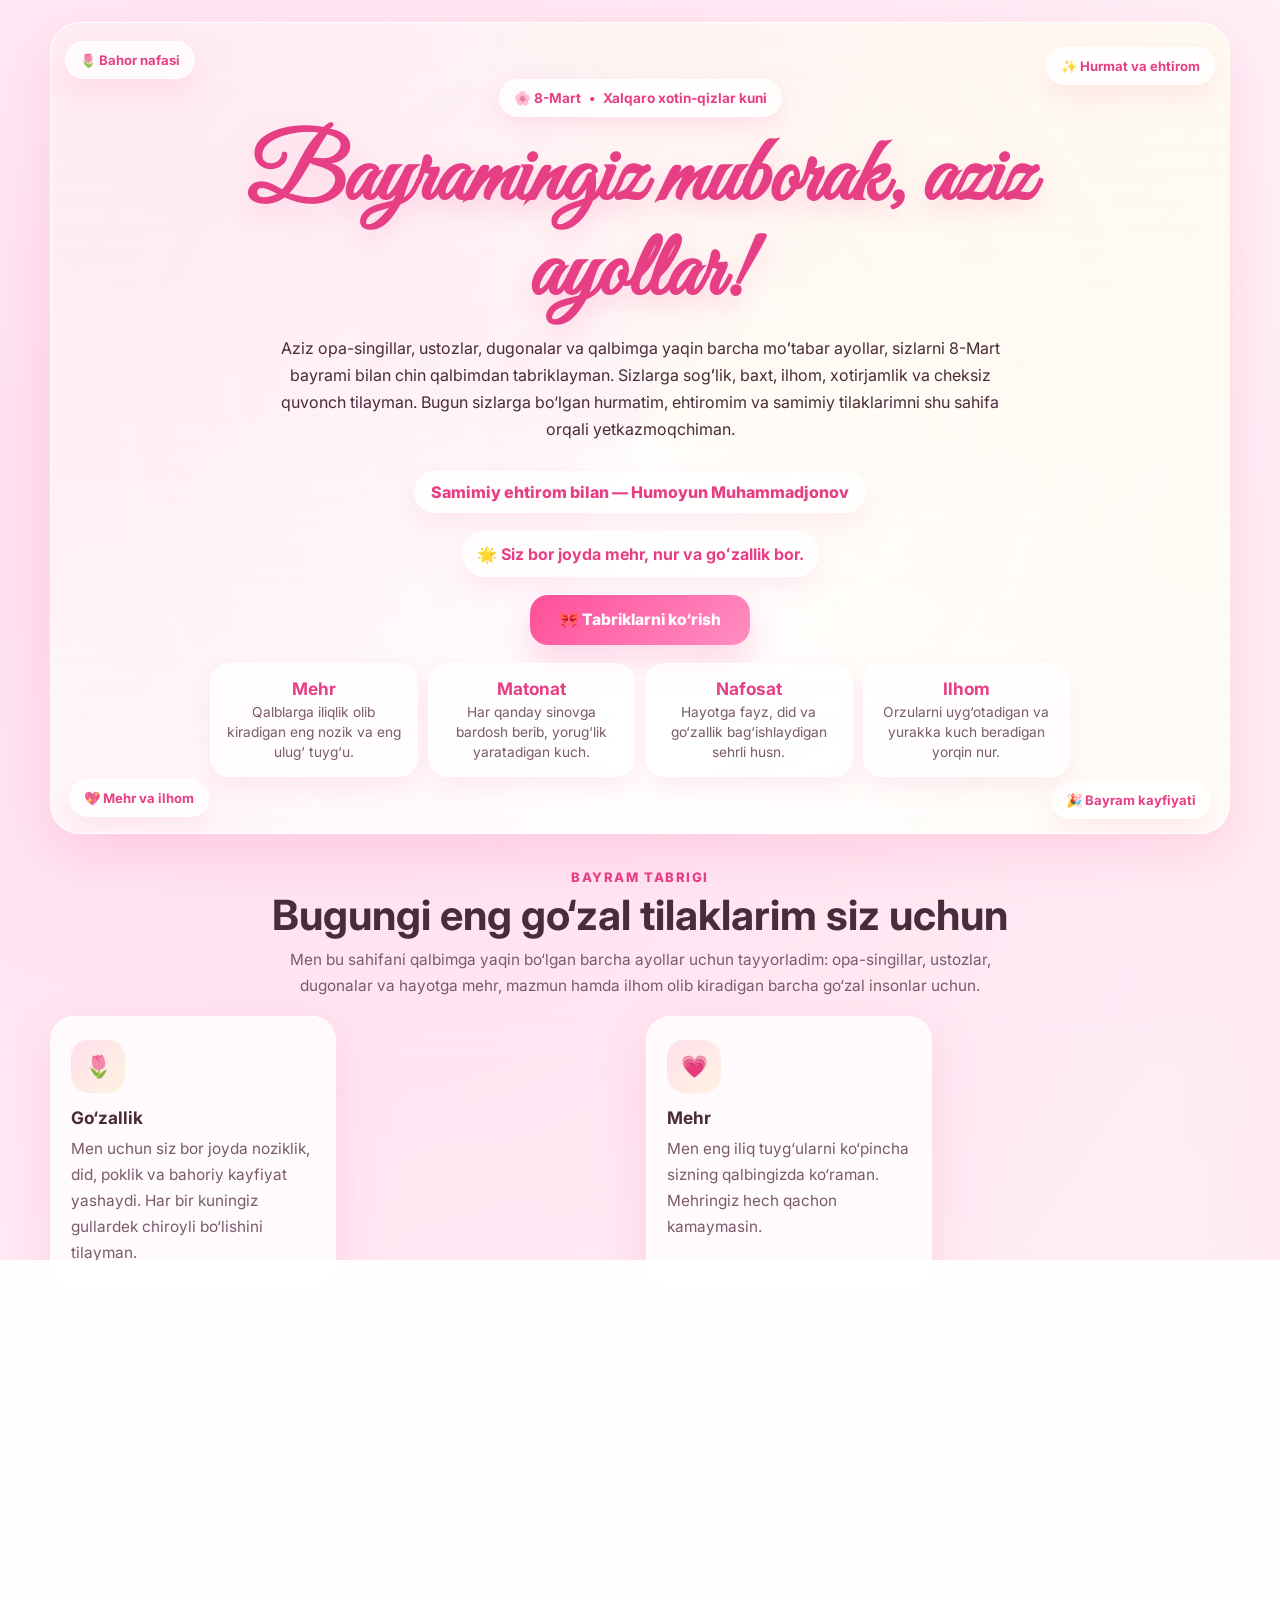
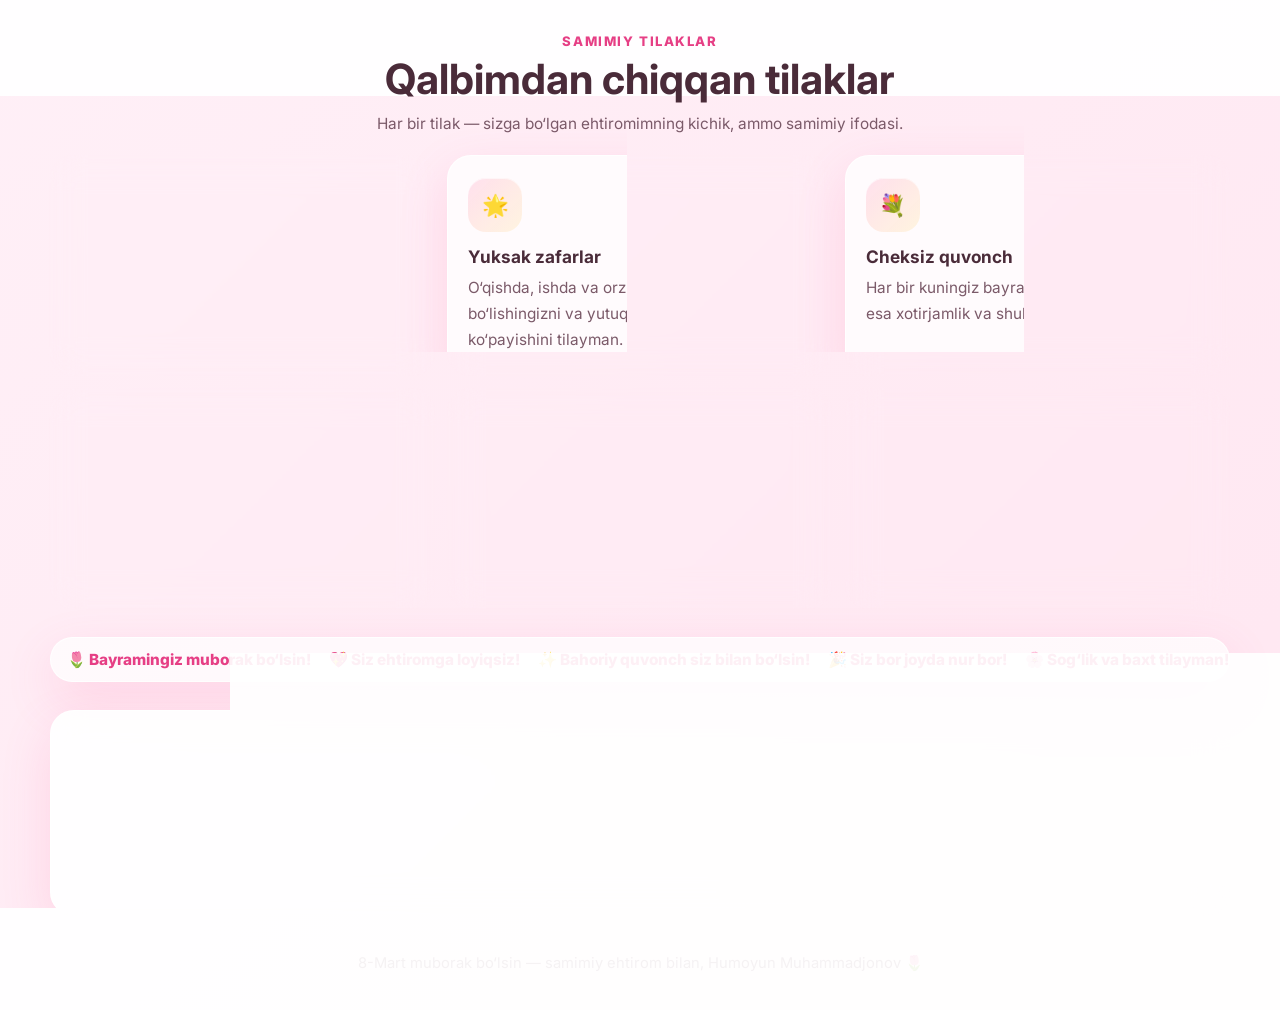
==== commit 98c7c72c: "Update index.html" ====
--- a/index.html
+++ b/index.html
@@ -1234,10 +1234,7 @@
     <div class="modal-card">
       <div class="photo-modal-content">
         <div class="photo-frame">
-          <img
-            src="[data-uri]"
-            alt="Humoyun Muhammadjonov"
-          />
+          <img src="[data-uri]" alt="Humoyun Muhammadjonov" />
         </div>
         <div class="photo-text">
           <h3>Bayram tabrigim</h3>
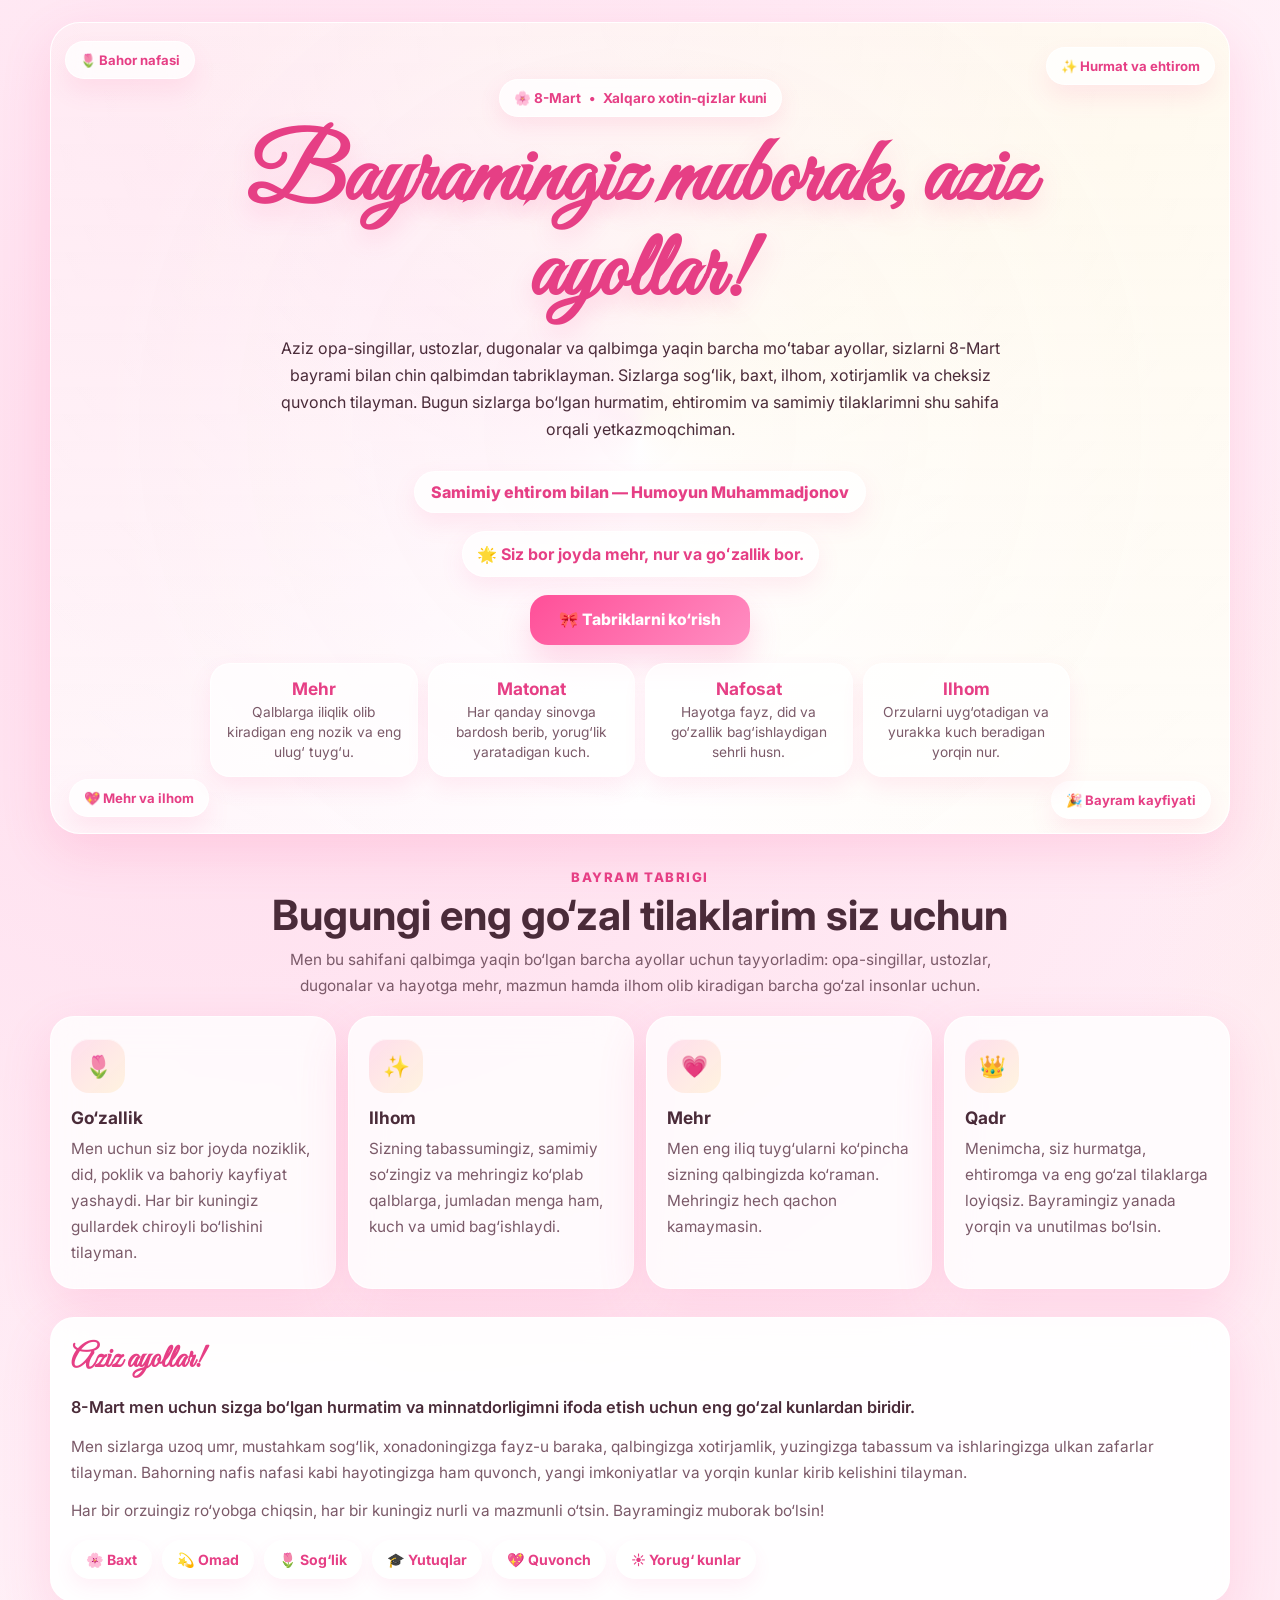
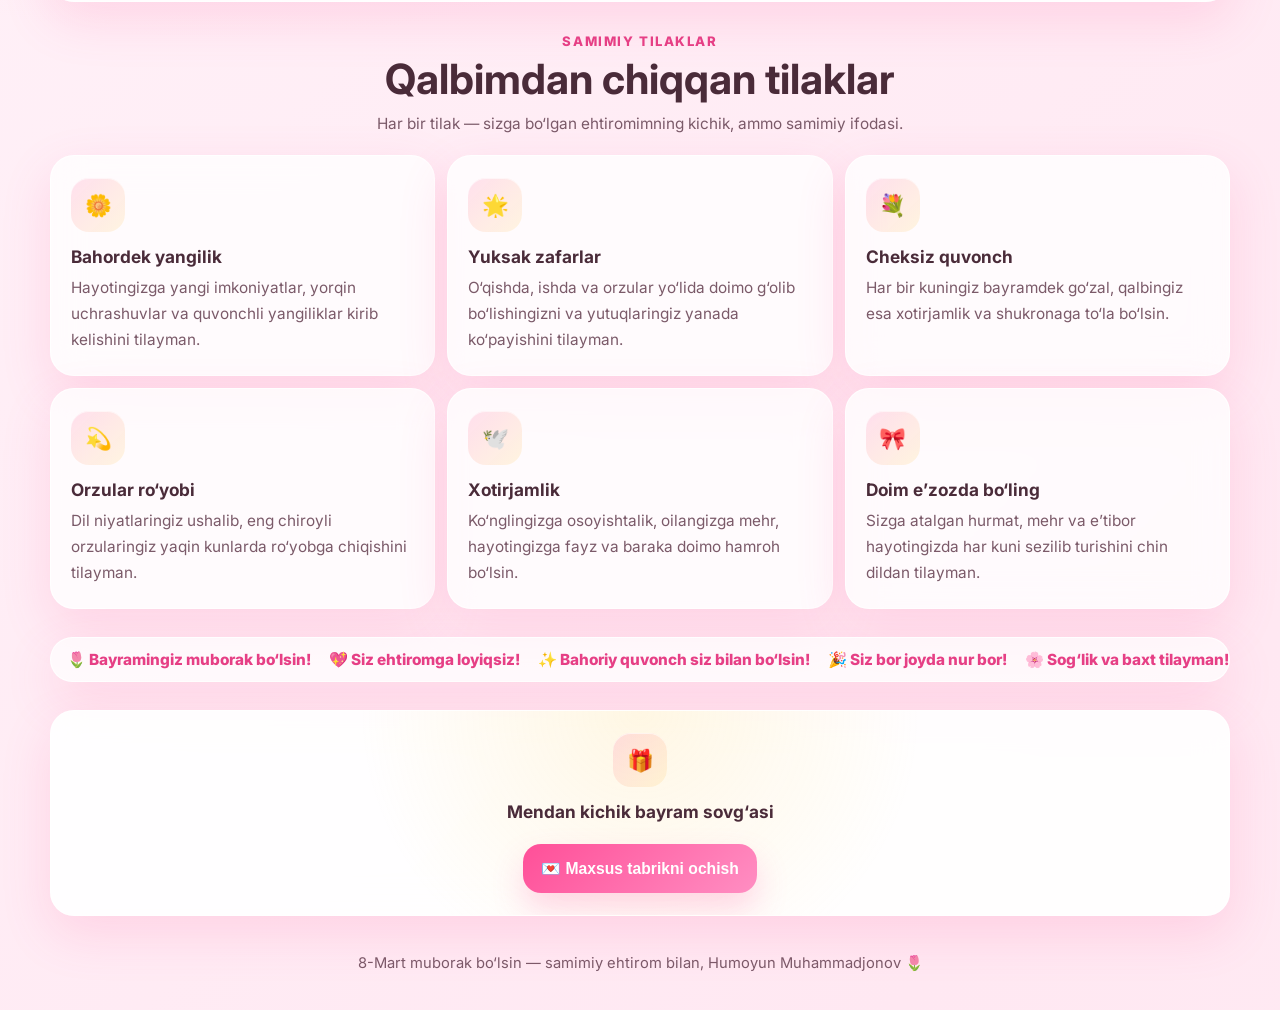
==== commit ded827bf: "Update index.html" ====
--- a/index.html
+++ b/index.html
@@ -51,7 +51,6 @@
       min-height: 100vh;
       min-height: 100svh;
       position: relative;
-      -webkit-text-size-adjust: 100%;
     }
 
     img {
@@ -134,7 +133,6 @@
       margin-inline: auto;
       position: relative;
       z-index: 2;
-      min-width: 0;
     }
 
     .hero-subtitle,
@@ -209,7 +207,6 @@
     .signature-line {
       margin-top: 14px;
       display: inline-block;
-      max-width: 100%;
       padding: 10px 16px;
       border-radius: 999px;
       background: rgba(255,255,255,0.76);
@@ -243,6 +240,7 @@
       box-shadow: 0 10px 24px rgba(255,79,152,0.10);
       min-height: 46px;
       max-width: 100%;
+      line-height: 1.45;
     }
 
     .hero-actions {
@@ -369,6 +367,7 @@
       border-radius: var(--radius);
       box-shadow: var(--shadow);
       backdrop-filter: blur(16px);
+      min-width: 0;
     }
 
     .cards-grid {
@@ -553,17 +552,14 @@
 
     .modal-card {
       width: min(100%, 760px);
-      max-height: min(92svh, 900px);
-      overflow: auto;
       background: rgba(255,255,255,0.96);
       border-radius: 28px;
       padding: 22px 18px;
       box-shadow: 0 28px 70px rgba(74,43,57,0.25);
       text-align: center;
       position: relative;
-      margin: auto;
-      overflow-x: hidden;
-      overflow-y: auto;
+      overflow: visible;
+      max-height: none;
     }
 
     .modal-card::before {
@@ -603,8 +599,8 @@
       width: 100%;
       height: 100%;
       border-radius: 18px;
-      object-fit: cover;
-      object-position: center 18%;
+      object-fit: contain;
+      object-position: center;
       background: #fff;
     }
 
@@ -848,7 +844,7 @@
       }
 
       .photo-frame img {
-        object-position: center 16%;
+        object-position: center;
       }
 
       .top-badge .divider {
@@ -945,7 +941,7 @@
 
       .photo-frame img {
         height: 100%;
-        object-position: center 18%;
+        object-position: center;
       }
 
       .close-btn {
@@ -1234,7 +1230,7 @@
     <div class="modal-card">
       <div class="photo-modal-content">
         <div class="photo-frame">
-          <img src="[data-uri]" alt="Humoyun Muhammadjonov" />
+         <img src="[data-uri]" alt="Humoyun Muhammadjonov" />
         </div>
         <div class="photo-text">
           <h3>Bayram tabrigim</h3>
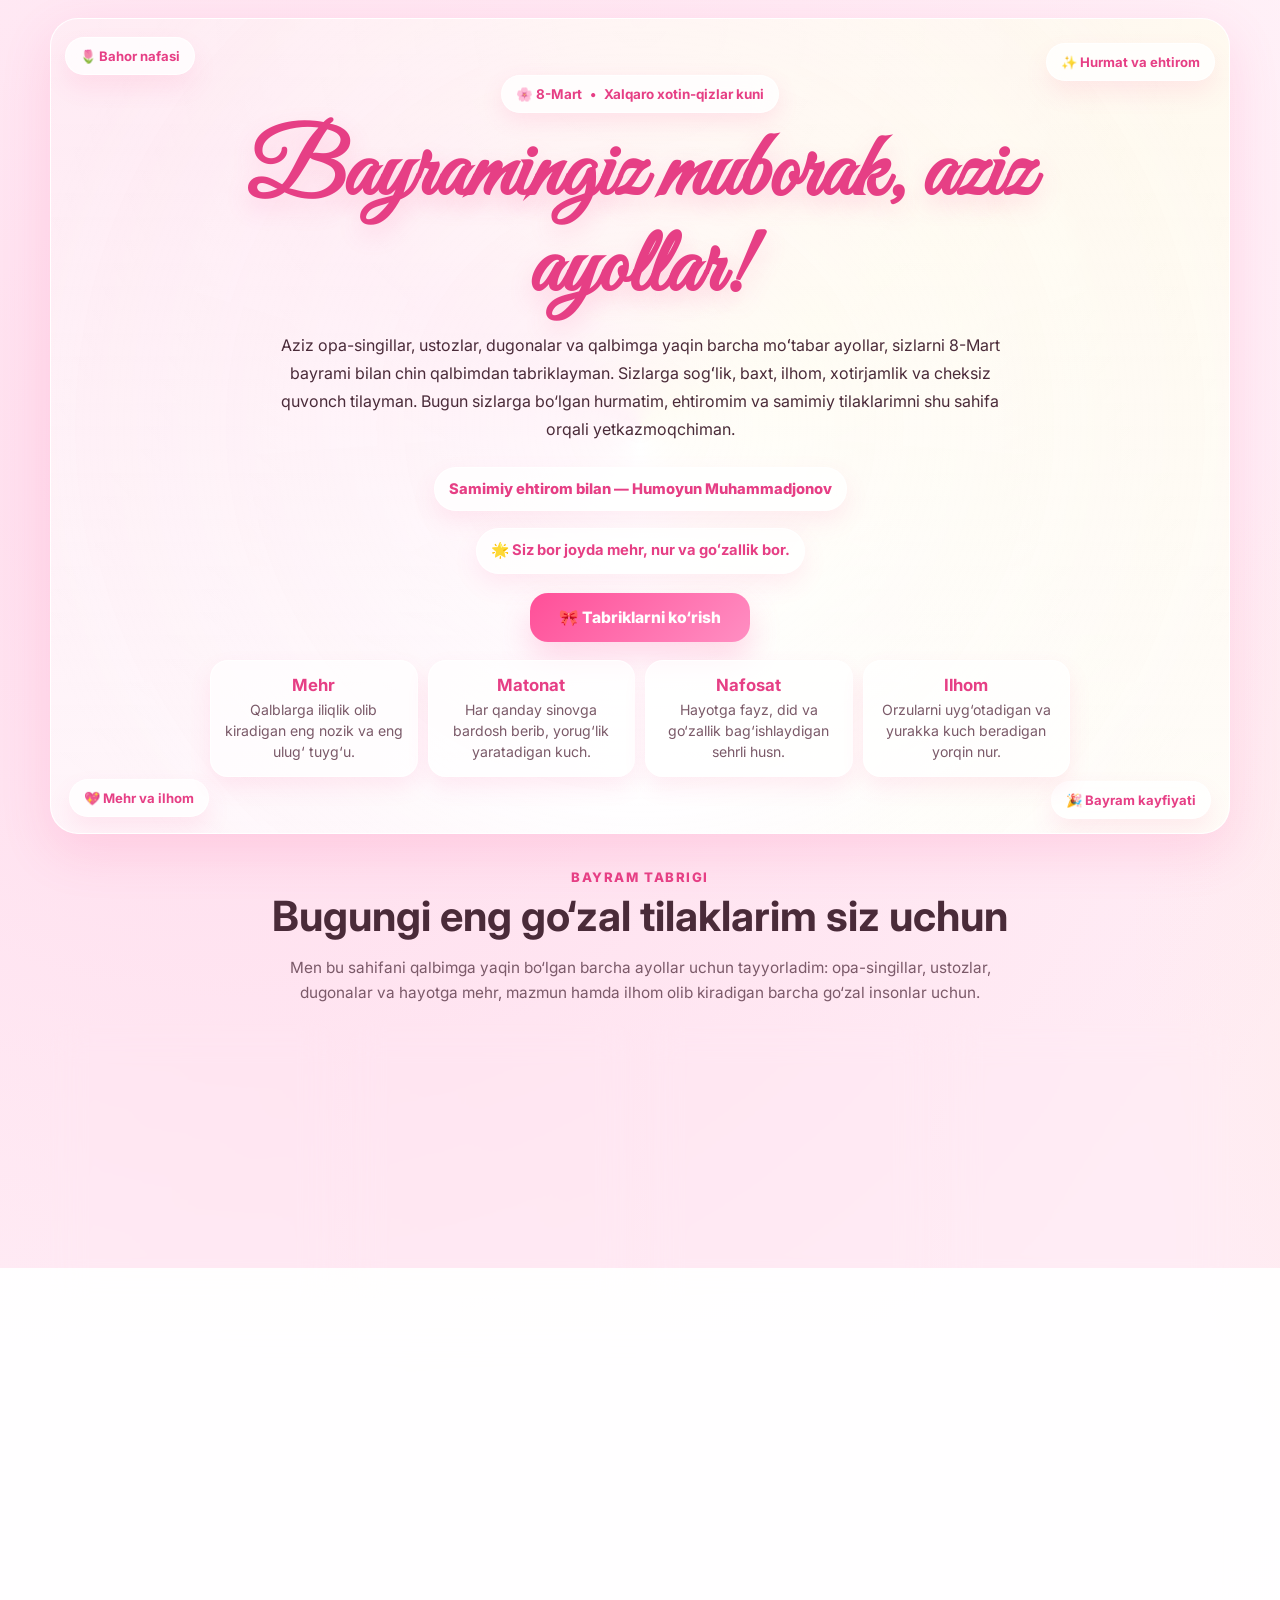
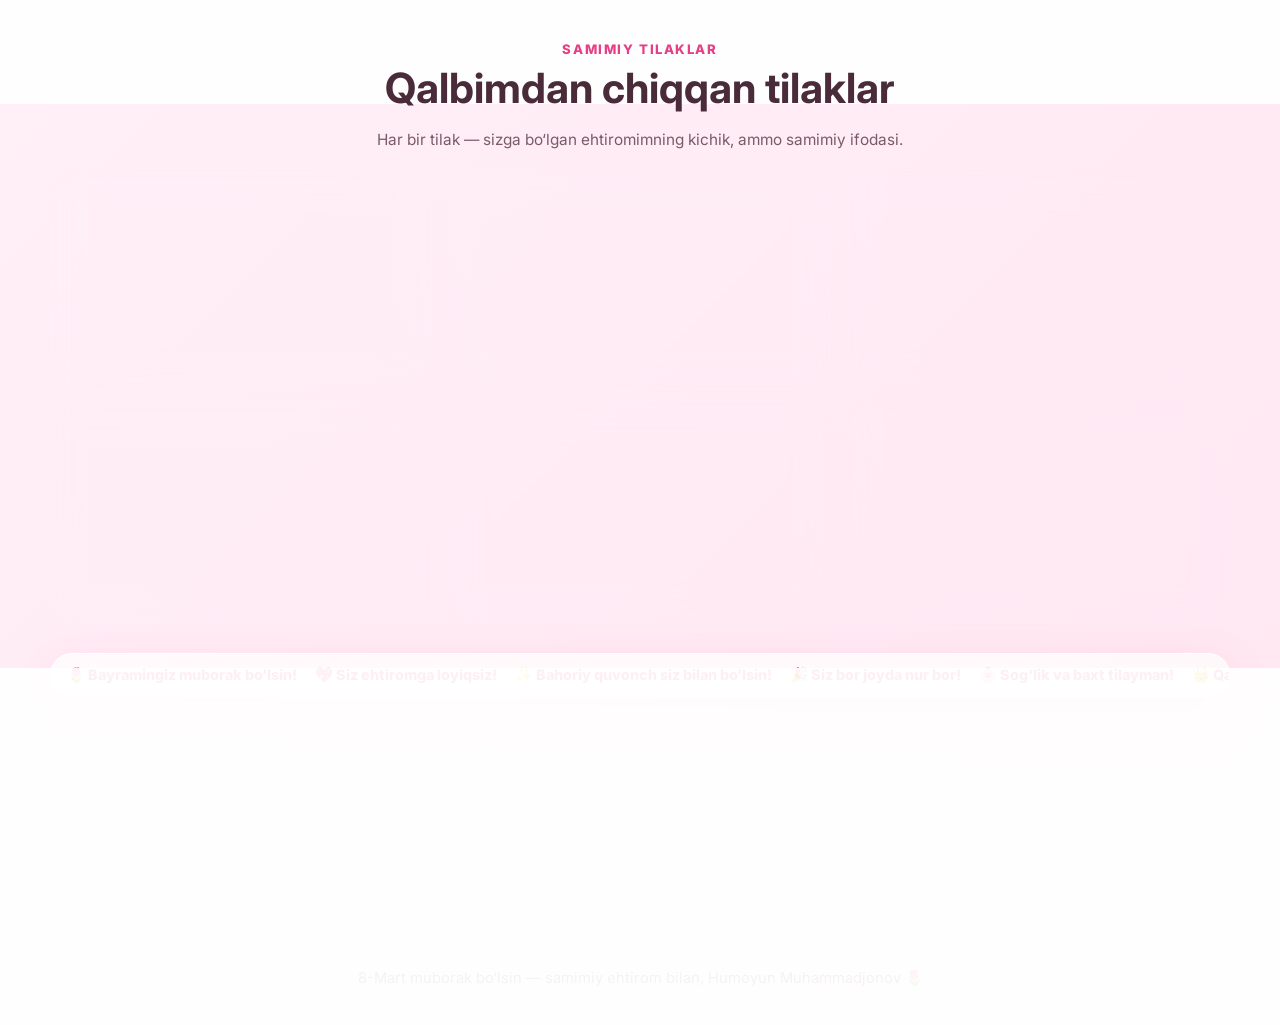
==== commit f178236a: "Update index.html" ====
--- a/index.html
+++ b/index.html
@@ -10,981 +10,1005 @@
   <link href="https://fonts.googleapis.com/css2?family=Great+Vibes&family=Inter:wght@400;500;600;700;800&display=swap" rel="stylesheet">
 
   <style>
-    :root {
-      --bg-1: #fff6fb;
-      --bg-2: #ffe8f2;
-      --bg-3: #fff0f6;
-      --card: rgba(255, 255, 255, 0.78);
-      --card-strong: rgba(255, 255, 255, 0.92);
-      --text: #4a2b39;
-      --muted: #7b5a69;
-      --primary: #ff4f98;
-      --primary-dark: #e63f85;
-      --secondary: #ff8ec2;
-      --gold: #ffd86b;
-      --shadow: 0 18px 50px rgba(255, 79, 152, 0.16);
-      --radius: 24px;
-      --max: 1180px;
-    }
-
-    * {
-      box-sizing: border-box;
-      margin: 0;
-      padding: 0;
-    }
-
-    html {
-      scroll-behavior: smooth;
-    }
-
-    body {
-      font-family: "Inter", system-ui, sans-serif;
-      color: var(--text);
-      background:
-        radial-gradient(circle at 10% 10%, rgba(255, 143, 194, 0.24), transparent 25%),
-        radial-gradient(circle at 90% 20%, rgba(255, 216, 107, 0.20), transparent 22%),
-        radial-gradient(circle at 20% 80%, rgba(255, 79, 152, 0.12), transparent 22%),
-        linear-gradient(135deg, var(--bg-1), var(--bg-2), var(--bg-3));
-      background-size: 180% 180%;
-      animation: bgShift 16s ease-in-out infinite;
-      overflow-x: hidden;
-      min-height: 100vh;
-      min-height: 100svh;
-      position: relative;
-    }
-
-    img {
-      max-width: 100%;
-      display: block;
-    }
-
-    @keyframes bgShift {
-      0%, 100% { background-position: 0% 50%; }
-      50% { background-position: 100% 50%; }
-    }
-
-    .page-shell {
-      position: relative;
-      z-index: 2;
-      overflow-x: clip;
-    }
-
-    .container {
-      width: min(calc(100% - 28px), var(--max));
-      margin-inline: auto;
-    }
-
-    .particles,
-    .sparkles,
-    .petals,
-    .confetti-layer {
-      position: fixed;
-      inset: 0;
-      pointer-events: none;
-      overflow: hidden;
-    }
-
-    .particles { z-index: 0; }
-    .sparkles { z-index: 1; }
-    .petals { z-index: 1; }
-    .confetti-layer { z-index: 1; }
-
-    .hero {
-      padding: 22px 0 18px;
-    }
-
-    .hero-card {
-      position: relative;
-      overflow: hidden;
-      border-radius: 30px;
-      background:
-        linear-gradient(rgba(255,255,255,0.70), rgba(255,255,255,0.82)),
-        radial-gradient(circle at top, rgba(255,255,255,0.8), rgba(255,255,255,0.65));
-      box-shadow: var(--shadow);
-      border: 1px solid rgba(255,255,255,0.6);
-      padding: 22px 16px 24px;
-      min-height: min(86svh, 920px);
-      display: flex;
-      align-items: center;
-      justify-content: center;
-      isolation: isolate;
-    }
-
-    .hero-card::before {
-      content: "";
-      position: absolute;
-      inset: -20%;
-      background:
-        radial-gradient(circle, rgba(255,255,255,0.35), transparent 55%),
-        conic-gradient(from 180deg, rgba(255,255,255,0.15), rgba(255,79,152,0.10), rgba(255,216,107,0.10), rgba(255,255,255,0.15));
-      animation: rotateGlow 18s linear infinite;
-      z-index: -1;
-    }
-
-    @keyframes rotateGlow {
-      from { transform: rotate(0deg); }
-      to { transform: rotate(360deg); }
-    }
-
-    .hero-content {
-      text-align: center;
-      width: 100%;
-      max-width: 860px;
-      margin-inline: auto;
-      position: relative;
-      z-index: 2;
-    }
-
-    .hero-subtitle,
-    .section-title p,
-    .value-card p,
-    .wish-card p,
-    .letter-card p,
-    .photo-text p {
-      overflow-wrap: anywhere;
-    }
-
-    .top-badge {
-      display: inline-flex;
-      align-items: center;
-      justify-content: center;
-      gap: 8px;
-      flex-wrap: wrap;
-      max-width: 100%;
-      text-align: center;
-      background: rgba(255,255,255,0.78);
-      border: 1px solid rgba(255,255,255,0.88);
-      border-radius: 999px;
-      padding: 10px 14px;
-      font-size: 0.85rem;
-      font-weight: 700;
-      color: var(--primary-dark);
-      box-shadow: 0 8px 22px rgba(255,79,152,0.12);
-      margin-bottom: 16px;
-      backdrop-filter: blur(12px);
-      animation: floatSoft 4s ease-in-out infinite;
-    }
-
-    .hero h1 {
-      font-family: "Great Vibes", cursive;
-      font-size: clamp(2.55rem, 10vw, 5.7rem);
-      line-height: 1.04;
-      color: var(--primary-dark);
-      text-shadow: 0 10px 25px rgba(255,79,152,0.18);
-      margin-bottom: 12px;
-      animation: titleIn 1.1s ease both;
-    }
-
-    .hero h1 .shine {
-      display: inline-block;
-      position: relative;
-    }
-
-    .hero h1 .shine::after {
-      content: "";
-      position: absolute;
-      inset: 0;
-      background: linear-gradient(110deg, transparent 0%, rgba(255,255,255,0.1) 30%, rgba(255,255,255,0.85) 50%, rgba(255,255,255,0.1) 70%, transparent 100%);
-      transform: translateX(-150%);
-      animation: textShine 5.5s ease-in-out infinite;
-      mix-blend-mode: screen;
-    }
-
-    @keyframes textShine {
-      0%, 70%, 100% { transform: translateX(-150%); }
-      85% { transform: translateX(150%); }
-    }
-
-    .hero-subtitle {
-      font-size: 1rem;
-      line-height: 1.7;
-      color: var(--text);
-      max-width: 720px;
-      margin: 0 auto 14px;
-      animation: fadeUp .9s ease .18s both;
-    }
-
-    .signature-line {
-      margin-top: 14px;
-      display: inline-block;
-      padding: 10px 16px;
-      border-radius: 999px;
-      background: rgba(255,255,255,0.76);
-      border: 1px solid rgba(255,255,255,0.92);
-      box-shadow: 0 10px 24px rgba(255,79,152,0.10);
-      color: var(--primary-dark);
-      font-weight: 800;
-      animation: fadeUp .9s ease .28s both;
-    }
-
-    .rotating-line-wrap {
-      min-height: 34px;
-      margin: 18px auto 18px;
-      display: grid;
-      place-items: center;
-      animation: fadeUp .9s ease .3s both;
-    }
-
-    .rotating-line {
-      display: inline-flex;
-      align-items: center;
-      justify-content: center;
-      gap: 8px;
-      text-align: center;
-      background: rgba(255,255,255,0.72);
-      border: 1px solid rgba(255,255,255,0.9);
-      padding: 10px 14px;
-      border-radius: 999px;
-      color: var(--primary-dark);
-      font-weight: 700;
-      box-shadow: 0 10px 24px rgba(255,79,152,0.10);
-      min-height: 46px;
-      max-width: 100%;
-      line-height: 1.45;
-    }
-
-    .hero-actions {
-      display: flex;
-      flex-direction: column;
-      align-items: center;
-      gap: 12px;
-      margin-top: 18px;
-      animation: fadeUp .9s ease .45s both;
-    }
-
-    .btn {
-      appearance: none;
-      border: none;
-      border-radius: 18px;
-      padding: 14px 18px;
-      font-size: 0.98rem;
-      font-weight: 800;
-      cursor: pointer;
-      transition: transform .25s ease, box-shadow .25s ease, background .25s ease;
-      text-decoration: none;
-      display: inline-flex;
-      align-items: center;
-      justify-content: center;
-      gap: 10px;
-      width: 100%;
-      line-height: 1.35;
-      text-align: center;
-      white-space: normal;
-    }
-
-    .btn-primary {
-      color: white;
-      background: linear-gradient(135deg, var(--primary), var(--secondary));
-      box-shadow: 0 16px 32px rgba(255,79,152,0.22);
-      animation: pulseBtn 2.4s ease-in-out infinite;
-    }
-
-    .btn-secondary {
-      color: var(--primary-dark);
-      background: rgba(255,255,255,0.82);
-      border: 1px solid rgba(255,255,255,0.92);
-      box-shadow: 0 10px 24px rgba(255,79,152,0.10);
-    }
-
-    .btn:hover {
-      transform: translateY(-2px) scale(1.01);
-    }
-
-    @keyframes pulseBtn {
-      0%, 100% { box-shadow: 0 16px 32px rgba(255,79,152,0.22); }
-      50% { box-shadow: 0 20px 42px rgba(255,79,152,0.34); }
-    }
-
-    .hero-stats {
-      display: grid;
-      grid-template-columns: repeat(2, 1fr);
-      gap: 10px;
-      margin-top: 18px;
-      animation: fadeUp .9s ease .6s both;
-    }
-
-    .stat {
-      background: rgba(255,255,255,0.7);
-      border: 1px solid rgba(255,255,255,0.9);
-      padding: 14px 12px;
-      border-radius: 20px;
-      box-shadow: 0 10px 22px rgba(255,79,152,0.10);
-      backdrop-filter: blur(10px);
-      min-width: 0;
-    }
-
-    .stat strong {
-      display: block;
-      font-size: 1.08rem;
-      color: var(--primary-dark);
-      margin-bottom: 4px;
-    }
-
-    .stat span {
-      display: block;
-      font-size: 0.86rem;
-      color: var(--muted);
-      line-height: 1.45;
-    }
-
-    section {
-      padding: 14px 0;
-    }
-
-    .section-title {
-      text-align: center;
-      margin-bottom: 14px;
-    }
-
-    .section-title .eyebrow {
-      display: inline-block;
-      font-size: 0.82rem;
-      font-weight: 800;
-      letter-spacing: 0.12em;
-      text-transform: uppercase;
-      color: var(--primary-dark);
-      margin-bottom: 8px;
-    }
-
-    .section-title h2 {
-      font-size: clamp(1.55rem, 6vw, 2.6rem);
-      line-height: 1.1;
-      margin-bottom: 8px;
-      color: var(--text);
-    }
-
-    .section-title p {
-      color: var(--muted);
-      line-height: 1.65;
-      max-width: 760px;
-      margin-inline: auto;
-      font-size: 0.96rem;
-    }
-
-    .glass {
-      background: var(--card);
-      border: 1px solid rgba(255,255,255,0.82);
-      border-radius: var(--radius);
-      box-shadow: var(--shadow);
-      backdrop-filter: blur(16px);
-      min-width: 0;
-    }
-
-    .cards-grid {
-      display: grid;
-      gap: 12px;
-    }
-
-    .value-card,
-    .wish-card,
-    .letter-card,
-    .surprise-card,
-    .quote-card {
-      padding: 18px 16px;
-      position: relative;
-      overflow: hidden;
-      min-width: 0;
-    }
-
-    .value-card::before,
-    .wish-card::before,
-    .quote-card::before {
-      content: "";
-      position: absolute;
-      inset: auto -20% -60% auto;
-      width: 140px;
-      height: 140px;
-      background: radial-gradient(circle, rgba(255,79,152,0.12), transparent 70%);
-      pointer-events: none;
-    }
-
-    .icon-bubble {
-      width: 54px;
-      height: 54px;
-      border-radius: 18px;
-      display: grid;
-      place-items: center;
-      font-size: 1.35rem;
-      margin-bottom: 14px;
-      background: linear-gradient(135deg, rgba(255,79,152,0.16), rgba(255,216,107,0.20));
-      box-shadow: inset 0 1px 0 rgba(255,255,255,0.6);
-    }
-
-    .value-card h3,
-    .wish-card h3,
-    .surprise-card h3 {
-      font-size: 1.08rem;
-      margin-bottom: 8px;
-      color: var(--text);
-    }
-
-    .value-card p,
-    .wish-card p,
-    .letter-card p,
-    .surprise-card p,
-    .quote-card p {
-      color: var(--muted);
-      line-height: 1.7;
-      font-size: 0.96rem;
-    }
-
-    .letter-card {
-      padding: 22px 18px;
-      background: var(--card-strong);
-    }
-
-    .letter-card h3 {
-      font-family: "Great Vibes", cursive;
-      color: var(--primary-dark);
-      font-size: 2rem;
-      margin-bottom: 14px;
-    }
-
-    .letter-card .lead {
-      font-size: 1.02rem;
-      color: var(--text);
-      font-weight: 600;
-      margin-bottom: 12px;
-    }
-
-    .chips {
-      display: flex;
-      flex-wrap: wrap;
-      gap: 10px;
-      margin-top: 16px;
-    }
-
-    .chip {
-      padding: 10px 14px;
-      border-radius: 999px;
-      background: rgba(255,255,255,0.78);
-      border: 1px solid rgba(255,255,255,0.9);
-      color: var(--primary-dark);
-      font-weight: 700;
-      font-size: 0.88rem;
-      box-shadow: 0 8px 18px rgba(255,79,152,0.08);
-      animation: floatSoft 4.5s ease-in-out infinite;
-      text-align: center;
-    }
-
-    .chip:nth-child(2) { animation-delay: .3s; }
-    .chip:nth-child(3) { animation-delay: .6s; }
-    .chip:nth-child(4) { animation-delay: .9s; }
-    .chip:nth-child(5) { animation-delay: 1.2s; }
-    .chip:nth-child(6) { animation-delay: 1.5s; }
-
-    .ticker-wrap {
-      overflow: hidden;
-      border-radius: 999px;
-      padding: 12px 0;
-      background: rgba(255,255,255,0.70);
-      border: 1px solid rgba(255,255,255,0.88);
-      box-shadow: var(--shadow);
-    }
-
-    .ticker {
-      display: flex;
-      width: max-content;
-      gap: 18px;
-      animation: tickerMove 25s linear infinite;
-      padding-left: 16px;
-    }
-
-    .ticker-item {
-      white-space: nowrap;
-      font-weight: 800;
-      color: var(--primary-dark);
-      font-size: 0.96rem;
-    }
-
-    @keyframes tickerMove {
-      from { transform: translateX(0); }
-      to { transform: translateX(-50%); }
-    }
-
-    .surprise-card {
-      text-align: center;
-      background:
-        radial-gradient(circle at top center, rgba(255,216,107,0.18), transparent 45%),
-        var(--card-strong);
-    }
-
-    .surprise-card .btn {
-      margin-top: 14px;
-    }
-
-    .footer {
-      padding: 24px 0 38px;
-      text-align: center;
-      color: var(--muted);
-      font-size: 0.92rem;
-    }
-
-    .reveal {
-      opacity: 0;
-      transform: translateY(26px) scale(.98);
-      transition: opacity .7s ease, transform .7s ease;
-    }
-
-    .reveal.show {
-      opacity: 1;
-      transform: translateY(0) scale(1);
-    }
-
-    .modal {
-      position: fixed;
-      inset: 0;
-      display: none;
-      align-items: center;
-      justify-content: center;
-      padding: 18px;
-      z-index: 50;
-      background: rgba(82, 34, 57, 0.36);
-      backdrop-filter: blur(10px);
-      overflow-y: auto;
-      -webkit-overflow-scrolling: touch;
-    }
-
-    .modal.open {
-      display: flex;
-      animation: fadeIn .3s ease;
-    }
-
-    .modal-card {
-      width: min(100%, 760px);
-      background: rgba(255,255,255,0.96);
-      border-radius: 28px;
-      padding: 22px 18px;
-      box-shadow: 0 28px 70px rgba(74,43,57,0.25);
-      text-align: center;
-      position: relative;
-      overflow: visible;
-      max-height: none;
-    }
-
-    .modal-card::before {
-      content: "";
-      position: absolute;
-      inset: auto auto -60px -60px;
-      width: 160px;
-      height: 160px;
-      background: radial-gradient(circle, rgba(255,79,152,0.14), transparent 70%);
-    }
-
-    .photo-modal-content {
-      display: grid;
-      gap: 18px;
-      align-items: stretch;
-      position: relative;
-      z-index: 1;
-      min-width: 0;
-    }
-
-    .photo-frame {
-      background: linear-gradient(135deg, rgba(255,79,152,0.18), rgba(255,216,107,0.20));
-      padding: 8px;
-      border-radius: 24px;
-      box-shadow: 0 18px 40px rgba(255,79,152,0.16);
-      width: 100%;
-      max-width: 420px;
-      aspect-ratio: 4 / 5;
-      margin-inline: auto;
-      overflow: hidden;
-      display: flex;
-      align-items: center;
-      justify-content: center;
-    }
-
-    .photo-frame img {
-      width: 100%;
-      height: 100%;
-      border-radius: 18px;
-      object-fit: contain;
-      object-position: center;
-      background: #fff;
-    }
-
-    .photo-text {
-      min-width: 0;
-    }
-
-    .photo-text h3 {
-      font-family: "Great Vibes", cursive;
-      color: var(--primary-dark);
-      font-size: 2.2rem;
-      margin-bottom: 10px;
-    }
-
-    .photo-text p {
-      color: var(--muted);
-      line-height: 1.75;
-      font-size: 1rem;
-      margin-bottom: 10px;
-    }
-
-    .photo-sign {
-      display: inline-block;
-      margin-top: 6px;
-      font-weight: 800;
-      color: var(--primary-dark);
-    }
-
-    .close-btn {
-      margin-top: 18px;
-      background: linear-gradient(135deg, var(--primary), var(--secondary));
-      color: white;
-      border: none;
-      border-radius: 16px;
-      padding: 12px 16px;
-      font-weight: 800;
-      cursor: pointer;
-      width: 100%;
-    }
-
-    .floating-note {
-      position: absolute;
-      border-radius: 999px;
-      padding: 10px 14px;
-      background: rgba(255,255,255,0.76);
-      border: 1px solid rgba(255,255,255,0.9);
-      box-shadow: 0 12px 24px rgba(255,79,152,0.10);
-      font-weight: 700;
-      color: var(--primary-dark);
-      font-size: 0.82rem;
-      backdrop-filter: blur(12px);
-      animation: floatSoft 5s ease-in-out infinite;
-      max-width: min(42vw, 180px);
-      text-align: center;
-      line-height: 1.25;
-    }
-
-    .note-1 { top: 18px; left: 14px; }
-    .note-2 { top: 24px; right: 14px; animation-delay: .8s; }
-    .note-3 { bottom: 16px; left: 18px; animation-delay: 1.4s; }
-    .note-4 { bottom: 14px; right: 18px; animation-delay: 2s; }
-
-    @keyframes floatSoft {
-      0%, 100% { transform: translateY(0px); }
-      50% { transform: translateY(-8px); }
-    }
-
-    @keyframes fadeUp {
-      from { opacity: 0; transform: translateY(26px); }
-      to { opacity: 1; transform: translateY(0); }
-    }
-
-    @keyframes titleIn {
-      from { opacity: 0; transform: translateY(22px) scale(.95); }
-      to { opacity: 1; transform: translateY(0) scale(1); }
-    }
-
-    @keyframes fadeIn {
-      from { opacity: 0; }
-      to { opacity: 1; }
-    }
-
-    .heart,
-    .petal,
-    .sparkle,
-    .confetti {
-      position: absolute;
-      pointer-events: none;
-      opacity: .9;
-      will-change: transform, opacity;
-    }
-
-    .heart {
-      width: 16px;
-      height: 16px;
-      background: rgba(255,79,152,0.7);
-      transform: rotate(-45deg);
-      animation: heartFall linear forwards;
-    }
-
-    .heart::before,
-    .heart::after {
-      content: "";
-      position: absolute;
-      width: 16px;
-      height: 16px;
-      border-radius: 50%;
-      background: inherit;
-    }
-
-    .heart::before { top: -8px; left: 0; }
-    .heart::after { top: 0; left: 8px; }
-
-    @keyframes heartFall {
-      0% { transform: translateY(-10vh) rotate(-45deg); opacity: .95; }
-      100% { transform: translateY(110vh) rotate(25deg); opacity: 0; }
-    }
-
-    .petal {
-      width: 18px;
-      height: 24px;
-      background: linear-gradient(180deg, rgba(255,170,205,.95), rgba(255,114,170,.9));
-      border-radius: 70% 30% 70% 30%;
-      animation: petalFall linear forwards;
-      filter: blur(.2px);
-    }
-
-    @keyframes petalFall {
-      0% { transform: translateY(-12vh) rotate(0deg) translateX(0); opacity: .95; }
-      100% { transform: translateY(110vh) rotate(220deg) translateX(40px); opacity: 0; }
-    }
-
-    .sparkle {
-      width: 8px;
-      height: 8px;
-      background: rgba(255,255,255,.9);
-      box-shadow: 0 0 12px rgba(255,255,255,.85), 0 0 22px rgba(255,216,107,.7);
-      border-radius: 50%;
-      animation: sparkleFloat linear forwards;
-    }
-
-    @keyframes sparkleFloat {
-      0% { transform: translateY(100vh) scale(.6); opacity: 0; }
-      15% { opacity: .95; }
-      100% { transform: translateY(-10vh) scale(1.2); opacity: 0; }
-    }
-
-    .confetti {
-      width: 10px;
-      height: 10px;
-      animation: confettiFall linear forwards;
-    }
-
-    @keyframes confettiFall {
-      0% { transform: translateY(-10vh) rotate(0deg); opacity: 1; }
-      100% { transform: translateY(110vh) rotate(540deg); opacity: 0; }
-    }
-
-    @media (max-width: 520px) {
-      .hero {
-        padding: 12px 0 14px;
-      }
-
-      .container {
-        width: min(calc(100% - 18px), var(--max));
-      }
-
-      .hero-card {
-        min-height: auto;
-        padding: 18px 12px 20px;
-        border-radius: 24px;
-      }
-
-      .hero-content {
-        max-width: 100%;
-      }
-
-      .hero h1 {
-        font-size: clamp(2.3rem, 12vw, 4rem);
-      }
-
-      .top-badge {
-        display: flex;
-        flex-wrap: wrap;
-        justify-content: center;
-        border-radius: 22px;
-        padding: 10px 12px;
-        line-height: 1.35;
-      }
-
-      .hero-subtitle {
-        font-size: 0.95rem;
-      }
-
-      .signature-line {
-        font-size: 0.9rem;
-        line-height: 1.5;
-      }
-
-      .rotating-line {
-        white-space: normal;
-        line-height: 1.45;
-        padding: 10px 12px;
-      }
-
-      .hero-stats {
-        grid-template-columns: 1fr;
-      }
-
-      .stat {
-        padding: 13px 12px;
-      }
-
-      .modal {
-        align-items: flex-start;
-        padding: 10px;
-      }
-
-      .modal-card {
-        border-radius: 22px;
-        padding: 16px 14px;
-        margin: calc(env(safe-area-inset-top, 0px) + 6px) 0 calc(env(safe-area-inset-bottom, 0px) + 6px);
-      }
-
-      .photo-modal-content {
-        gap: 14px;
-      }
-
-      .photo-text h3 {
-        font-size: 1.9rem;
-      }
-
-      .photo-text p {
-        font-size: 0.96rem;
-        line-height: 1.65;
-      }
-
-      .photo-frame {
-        max-width: 100%;
-        aspect-ratio: 4 / 5;
-      }
-
-      .photo-frame img {
-        object-position: center;
-      }
-
-      .top-badge .divider {
-        display: none;
-      }
-
-      .floating-note {
-        position: static;
-        max-width: none;
-        width: 100%;
-        animation: none;
-      }
-
-      .hero-card {
-        padding-top: 18px;
-      }
-
-      .hero-card .floating-notes-mobile {
-        display: grid;
-        gap: 8px;
-        width: 100%;
-        margin-bottom: 18px;
-      }
-
-      .note-1, .note-2, .note-3, .note-4 {
-        inset: auto;
-      }
-
-      .chips {
-        display: grid;
-        grid-template-columns: repeat(2, minmax(0, 1fr));
-        gap: 8px;
-      }
-
-      .chip {
-        width: 100%;
-        justify-content: center;
-      }
-
-      .ticker-item {
-        font-size: 0.9rem;
-      }
-    }
-
-    @media (min-width: 521px) {
-      .floating-notes-mobile {
-        display: contents;
-      }
-    }
-
-    @media (min-width: 700px) {
-      .container {
-        width: min(calc(100% - 42px), var(--max));
-      }
-
-      .hero-card {
-        padding: 42px 28px 34px;
-        min-height: min(88svh, 980px);
-      }
-
-      .hero-actions {
-        flex-direction: row;
-        justify-content: center;
-      }
-
-      .btn {
-        width: auto;
-        min-width: 220px;
-      }
-
-      .hero-stats {
-        grid-template-columns: repeat(4, 1fr);
-      }
-
-      .cards-grid.values {
-        grid-template-columns: repeat(2, 1fr);
-      }
-
-      .cards-grid.wishes {
-        grid-template-columns: repeat(2, 1fr);
-      }
-
-      .photo-modal-content {
-        grid-template-columns: 1.02fr .98fr;
-        text-align: left;
-      }
-
-      .photo-frame {
-        max-width: 100%;
-        height: 100%;
-        min-height: 520px;
-        aspect-ratio: auto;
-      }
-
-      .photo-frame img {
-        height: 100%;
-        object-position: center;
-      }
-
-      .close-btn {
-        width: auto;
-        min-width: 180px;
-      }
-    }
-
-    @media (min-width: 980px) {
-      .hero-card {
-        padding: 56px 44px;
-      }
-
-      .cards-grid.values {
-        grid-template-columns: repeat(4, 1fr);
-      }
-
-      .cards-grid.wishes {
-        grid-template-columns: repeat(3, 1fr);
-      }
-
-      .section-title {
-        margin-bottom: 18px;
-      }
-
-      .value-card,
-      .wish-card,
-      .letter-card,
-      .surprise-card,
-      .quote-card {
-        padding: 22px 20px;
-      }
-    }
-
-    @media (prefers-reduced-motion: reduce) {
-      *,
-      *::before,
-      *::after {
-        animation: none !important;
-        transition: none !important;
-        scroll-behavior: auto !important;
-      }
-    }
+   :root {
+  --bg-1: #fff6fb;
+  --bg-2: #ffe8f2;
+  --bg-3: #fff0f6;
+  --card: rgba(255, 255, 255, 0.78);
+  --card-strong: rgba(255, 255, 255, 0.92);
+  --text: #4a2b39;
+  --muted: #7b5a69;
+  --primary: #ff4f98;
+  --primary-dark: #e63f85;
+  --secondary: #ff8ec2;
+  --gold: #ffd86b;
+  --shadow: 0 18px 50px rgba(255, 79, 152, 0.16);
+  --radius: 24px;
+  --max: 1180px;
+}
+
+*,
+*::before,
+*::after {
+  box-sizing: border-box;
+}
+
+html {
+  scroll-behavior: smooth;
+}
+
+body {
+  margin: 0;
+  font-family: "Inter", system-ui, sans-serif;
+  color: var(--text);
+  background:
+    radial-gradient(circle at 10% 10%, rgba(255, 143, 194, 0.24), transparent 25%),
+    radial-gradient(circle at 90% 20%, rgba(255, 216, 107, 0.20), transparent 22%),
+    radial-gradient(circle at 20% 80%, rgba(255, 79, 152, 0.12), transparent 22%),
+    linear-gradient(135deg, var(--bg-1), var(--bg-2), var(--bg-3));
+  background-size: 180% 180%;
+  animation: bgShift 16s ease-in-out infinite;
+  overflow-x: hidden;
+  min-height: 100vh;
+  min-height: 100svh;
+  position: relative;
+}
+
+img {
+  display: block;
+  max-width: 100%;
+}
+
+a {
+  color: inherit;
+}
+
+button,
+input,
+textarea,
+select {
+  font: inherit;
+}
+
+.page-shell {
+  position: relative;
+  z-index: 2;
+  overflow-x: clip;
+}
+
+.container {
+  width: min(100% - 24px, var(--max));
+  margin-inline: auto;
+}
+
+.particles,
+.sparkles,
+.petals,
+.confetti-layer {
+  position: fixed;
+  inset: 0;
+  pointer-events: none;
+  overflow: hidden;
+}
+
+.particles { z-index: 0; }
+.sparkles { z-index: 1; }
+.petals { z-index: 1; }
+.confetti-layer { z-index: 1; }
+
+.hero {
+  padding: 12px 0 16px;
+}
+
+.hero-card {
+  position: relative;
+  overflow: hidden;
+  isolation: isolate;
+  border-radius: 24px;
+  border: 1px solid rgba(255, 255, 255, 0.6);
+  background:
+    linear-gradient(rgba(255,255,255,0.70), rgba(255,255,255,0.84)),
+    radial-gradient(circle at top, rgba(255,255,255,0.88), rgba(255,255,255,0.68));
+  box-shadow: var(--shadow);
+  padding: 18px 14px 20px;
+  min-height: auto;
+  display: flex;
+  align-items: center;
+  justify-content: center;
+}
+
+.hero-card::before {
+  content: "";
+  position: absolute;
+  inset: -30%;
+  z-index: -1;
+  background:
+    radial-gradient(circle, rgba(255,255,255,0.36), transparent 55%),
+    conic-gradient(
+      from 180deg,
+      rgba(255,255,255,0.15),
+      rgba(255,79,152,0.10),
+      rgba(255,216,107,0.10),
+      rgba(255,255,255,0.15)
+    );
+  animation: rotateGlow 18s linear infinite;
+}
+
+.hero-content {
+  width: 100%;
+  max-width: 860px;
+  margin-inline: auto;
+  text-align: center;
+  position: relative;
+  z-index: 2;
+}
+
+.hero-subtitle,
+.section-title p,
+.value-card p,
+.wish-card p,
+.letter-card p,
+.photo-text p,
+.stat span,
+.rotating-line,
+.signature-line,
+.top-badge,
+.ticker-item {
+  overflow-wrap: anywhere;
+  word-break: break-word;
+}
+
+.top-badge {
+  display: inline-flex;
+  align-items: center;
+  justify-content: center;
+  flex-wrap: wrap;
+  gap: 8px;
+  max-width: 100%;
+  margin: 0 auto 14px;
+  padding: 10px 14px;
+  border-radius: 999px;
+  background: rgba(255,255,255,0.78);
+  border: 1px solid rgba(255,255,255,0.88);
+  box-shadow: 0 8px 22px rgba(255,79,152,0.12);
+  backdrop-filter: blur(12px);
+  font-size: 0.84rem;
+  font-weight: 700;
+  color: var(--primary-dark);
+  text-align: center;
+  animation: floatSoft 4s ease-in-out infinite;
+}
+
+.hero h1 {
+  margin: 0 0 12px;
+  font-family: "Great Vibes", cursive;
+  font-size: clamp(2.3rem, 11vw, 5.7rem);
+  line-height: 1.05;
+  color: var(--primary-dark);
+  text-shadow: 0 10px 25px rgba(255,79,152,0.18);
+  animation: titleIn 1.1s ease both;
+}
+
+.hero h1 .shine {
+  position: relative;
+  display: inline-block;
+}
+
+.hero h1 .shine::after {
+  content: "";
+  position: absolute;
+  inset: 0;
+  background: linear-gradient(
+    110deg,
+    transparent 0%,
+    rgba(255,255,255,0.1) 30%,
+    rgba(255,255,255,0.85) 50%,
+    rgba(255,255,255,0.1) 70%,
+    transparent 100%
+  );
+  transform: translateX(-150%);
+  animation: textShine 5.5s ease-in-out infinite;
+  mix-blend-mode: screen;
+}
+
+.hero-subtitle {
+  max-width: 720px;
+  margin: 0 auto 14px;
+  font-size: 0.97rem;
+  line-height: 1.75;
+  color: var(--text);
+  animation: fadeUp .9s ease .18s both;
+}
+
+.signature-line {
+  display: inline-block;
+  max-width: 100%;
+  margin-top: 10px;
+  padding: 10px 14px;
+  border-radius: 999px;
+  background: rgba(255,255,255,0.76);
+  border: 1px solid rgba(255,255,255,0.92);
+  box-shadow: 0 10px 24px rgba(255,79,152,0.10);
+  color: var(--primary-dark);
+  font-size: 0.92rem;
+  font-weight: 800;
+  line-height: 1.5;
+  animation: fadeUp .9s ease .28s both;
+}
+
+.rotating-line-wrap {
+  min-height: 48px;
+  margin: 16px auto;
+  display: grid;
+  place-items: center;
+  animation: fadeUp .9s ease .3s both;
+}
+
+.rotating-line {
+  display: inline-flex;
+  align-items: center;
+  justify-content: center;
+  gap: 8px;
+  max-width: 100%;
+  min-height: 46px;
+  padding: 10px 14px;
+  border-radius: 999px;
+  background: rgba(255,255,255,0.72);
+  border: 1px solid rgba(255,255,255,0.9);
+  box-shadow: 0 10px 24px rgba(255,79,152,0.10);
+  color: var(--primary-dark);
+  font-size: 0.92rem;
+  font-weight: 700;
+  line-height: 1.45;
+  text-align: center;
+}
+
+.hero-actions {
+  display: flex;
+  flex-direction: column;
+  align-items: stretch;
+  gap: 10px;
+  margin-top: 18px;
+  animation: fadeUp .9s ease .45s both;
+}
+
+.btn {
+  appearance: none;
+  border: none;
+  border-radius: 18px;
+  padding: 14px 18px;
+  width: 100%;
+  display: inline-flex;
+  align-items: center;
+  justify-content: center;
+  gap: 10px;
+  text-decoration: none;
+  cursor: pointer;
+  white-space: normal;
+  text-align: center;
+  line-height: 1.35;
+  font-size: 0.98rem;
+  font-weight: 800;
+  transition: transform .25s ease, box-shadow .25s ease, background .25s ease;
+}
+
+.btn:hover {
+  transform: translateY(-2px) scale(1.01);
+}
+
+.btn-primary {
+  color: #fff;
+  background: linear-gradient(135deg, var(--primary), var(--secondary));
+  box-shadow: 0 16px 32px rgba(255,79,152,0.22);
+  animation: pulseBtn 2.4s ease-in-out infinite;
+}
+
+.btn-secondary {
+  color: var(--primary-dark);
+  background: rgba(255,255,255,0.82);
+  border: 1px solid rgba(255,255,255,0.92);
+  box-shadow: 0 10px 24px rgba(255,79,152,0.10);
+}
+
+.hero-stats {
+  display: grid;
+  grid-template-columns: 1fr;
+  gap: 10px;
+  margin-top: 18px;
+  animation: fadeUp .9s ease .6s both;
+}
+
+.stat {
+  min-width: 0;
+  padding: 14px 12px;
+  border-radius: 18px;
+  background: rgba(255,255,255,0.7);
+  border: 1px solid rgba(255,255,255,0.9);
+  box-shadow: 0 10px 22px rgba(255,79,152,0.10);
+  backdrop-filter: blur(10px);
+}
+
+.stat strong {
+  display: block;
+  margin-bottom: 4px;
+  color: var(--primary-dark);
+  font-size: 1.05rem;
+}
+
+.stat span {
+  display: block;
+  color: var(--muted);
+  font-size: 0.88rem;
+  line-height: 1.5;
+}
+
+section {
+  padding: 14px 0;
+}
+
+.section-title {
+  text-align: center;
+  margin-bottom: 14px;
+}
+
+.section-title .eyebrow {
+  display: inline-block;
+  margin-bottom: 8px;
+  color: var(--primary-dark);
+  font-size: 0.82rem;
+  font-weight: 800;
+  letter-spacing: 0.12em;
+  text-transform: uppercase;
+}
+
+.section-title h2 {
+  margin: 0 0 8px;
+  color: var(--text);
+  font-size: clamp(1.55rem, 6vw, 2.6rem);
+  line-height: 1.12;
+}
+
+.section-title p {
+  max-width: 760px;
+  margin-inline: auto;
+  color: var(--muted);
+  font-size: 0.96rem;
+  line-height: 1.65;
+}
+
+.glass {
+  min-width: 0;
+  background: var(--card);
+  border: 1px solid rgba(255,255,255,0.82);
+  border-radius: var(--radius);
+  box-shadow: var(--shadow);
+  backdrop-filter: blur(16px);
+}
+
+.cards-grid {
+  display: grid;
+  gap: 12px;
+}
+
+.value-card,
+.wish-card,
+.letter-card,
+.surprise-card,
+.quote-card {
+  position: relative;
+  overflow: hidden;
+  min-width: 0;
+  padding: 18px 16px;
+}
+
+.value-card::before,
+.wish-card::before,
+.quote-card::before {
+  content: "";
+  position: absolute;
+  inset: auto -20% -60% auto;
+  width: 140px;
+  height: 140px;
+  background: radial-gradient(circle, rgba(255,79,152,0.12), transparent 70%);
+  pointer-events: none;
+}
+
+.icon-bubble {
+  width: 54px;
+  height: 54px;
+  margin-bottom: 14px;
+  display: grid;
+  place-items: center;
+  border-radius: 18px;
+  background: linear-gradient(135deg, rgba(255,79,152,0.16), rgba(255,216,107,0.20));
+  box-shadow: inset 0 1px 0 rgba(255,255,255,0.6);
+  font-size: 1.35rem;
+}
+
+.value-card h3,
+.wish-card h3,
+.surprise-card h3 {
+  margin: 0 0 8px;
+  color: var(--text);
+  font-size: 1.08rem;
+}
+
+.value-card p,
+.wish-card p,
+.letter-card p,
+.surprise-card p,
+.quote-card p {
+  margin: 0;
+  color: var(--muted);
+  font-size: 0.96rem;
+  line-height: 1.7;
+}
+
+.letter-card {
+  background: var(--card-strong);
+  padding: 22px 18px;
+}
+
+.letter-card h3 {
+  margin: 0 0 14px;
+  font-family: "Great Vibes", cursive;
+  color: var(--primary-dark);
+  font-size: 2rem;
+}
+
+.letter-card .lead {
+  margin-bottom: 12px;
+  color: var(--text);
+  font-size: 1.02rem;
+  font-weight: 600;
+}
+
+.chips {
+  display: grid;
+  grid-template-columns: repeat(2, minmax(0, 1fr));
+  gap: 8px;
+  margin-top: 16px;
+}
+
+.chip {
+  width: 100%;
+  padding: 10px 12px;
+  border-radius: 999px;
+  text-align: center;
+  background: rgba(255,255,255,0.78);
+  border: 1px solid rgba(255,255,255,0.9);
+  box-shadow: 0 8px 18px rgba(255,79,152,0.08);
+  color: var(--primary-dark);
+  font-size: 0.88rem;
+  font-weight: 700;
+  animation: floatSoft 4.5s ease-in-out infinite;
+}
+
+.chip:nth-child(2) { animation-delay: .3s; }
+.chip:nth-child(3) { animation-delay: .6s; }
+.chip:nth-child(4) { animation-delay: .9s; }
+.chip:nth-child(5) { animation-delay: 1.2s; }
+.chip:nth-child(6) { animation-delay: 1.5s; }
+
+.ticker-wrap {
+  overflow: hidden;
+  border-radius: 999px;
+  padding: 12px 0;
+  background: rgba(255,255,255,0.70);
+  border: 1px solid rgba(255,255,255,0.88);
+  box-shadow: var(--shadow);
+}
+
+.ticker {
+  display: flex;
+  gap: 18px;
+  width: max-content;
+  padding-left: 16px;
+  animation: tickerMove 25s linear infinite;
+}
+
+.ticker-item {
+  white-space: nowrap;
+  color: var(--primary-dark);
+  font-size: 0.9rem;
+  font-weight: 800;
+}
+
+.surprise-card {
+  text-align: center;
+  background:
+    radial-gradient(circle at top center, rgba(255,216,107,0.18), transparent 45%),
+    var(--card-strong);
+}
+
+.surprise-card .btn {
+  margin-top: 14px;
+}
+
+.footer {
+  padding: 24px 0 38px;
+  text-align: center;
+  color: var(--muted);
+  font-size: 0.92rem;
+}
+
+.reveal {
+  opacity: 0;
+  transform: translateY(26px) scale(.98);
+  transition: opacity .7s ease, transform .7s ease;
+}
+
+.reveal.show {
+  opacity: 1;
+  transform: translateY(0) scale(1);
+}
+
+.modal {
+  position: fixed;
+  inset: 0;
+  z-index: 50;
+  display: none;
+  align-items: flex-start;
+  justify-content: center;
+  padding: 10px;
+  background: rgba(82, 34, 57, 0.36);
+  backdrop-filter: blur(10px);
+  overflow-y: auto;
+  -webkit-overflow-scrolling: touch;
+}
+
+.modal.open {
+  display: flex;
+  animation: fadeIn .3s ease;
+}
+
+.modal-card {
+  position: relative;
+  overflow: visible;
+  width: min(100%, 760px);
+  margin: calc(env(safe-area-inset-top, 0px) + 6px) 0 calc(env(safe-area-inset-bottom, 0px) + 6px);
+  padding: 16px 14px;
+  border-radius: 22px;
+  background: rgba(255,255,255,0.96);
+  box-shadow: 0 28px 70px rgba(74,43,57,0.25);
+  text-align: center;
+}
+
+.modal-card::before {
+  content: "";
+  position: absolute;
+  inset: auto auto -60px -60px;
+  width: 160px;
+  height: 160px;
+  background: radial-gradient(circle, rgba(255,79,152,0.14), transparent 70%);
+}
+
+.photo-modal-content {
+  position: relative;
+  z-index: 1;
+  display: grid;
+  gap: 14px;
+  align-items: stretch;
+  min-width: 0;
+}
+
+.photo-frame {
+  width: 100%;
+  max-width: 420px;
+  margin-inline: auto;
+  overflow: hidden;
+  border-radius: 24px;
+  background: linear-gradient(135deg, rgba(255,79,152,0.18), rgba(255,216,107,0.20));
+  box-shadow: 0 18px 40px rgba(255,79,152,0.16);
+  padding: 8px;
+  aspect-ratio: 4 / 5;
+  display: flex;
+  align-items: center;
+  justify-content: center;
+}
+
+.photo-frame img {
+  width: 100%;
+  height: 100%;
+  display: block;
+  border-radius: 18px;
+  background: #fff;
+  object-fit: cover;
+  object-position: center;
+}
+
+.photo-text {
+  min-width: 0;
+}
+
+.photo-text h3 {
+  margin: 0 0 10px;
+  font-family: "Great Vibes", cursive;
+  color: var(--primary-dark);
+  font-size: 1.95rem;
+}
+
+.photo-text p {
+  margin: 0 0 10px;
+  color: var(--muted);
+  font-size: 0.96rem;
+  line-height: 1.7;
+}
+
+.photo-sign {
+  display: inline-block;
+  margin-top: 6px;
+  color: var(--primary-dark);
+  font-weight: 800;
+}
+
+.close-btn {
+  width: 100%;
+  margin-top: 18px;
+  padding: 12px 16px;
+  border: none;
+  border-radius: 16px;
+  background: linear-gradient(135deg, var(--primary), var(--secondary));
+  color: #fff;
+  font-weight: 800;
+  cursor: pointer;
+}
+
+.floating-note {
+  border-radius: 999px;
+  padding: 10px 14px;
+  background: rgba(255,255,255,0.76);
+  border: 1px solid rgba(255,255,255,0.9);
+  box-shadow: 0 12px 24px rgba(255,79,152,0.10);
+  backdrop-filter: blur(12px);
+  color: var(--primary-dark);
+  font-size: 0.82rem;
+  font-weight: 700;
+  line-height: 1.25;
+  text-align: center;
+  animation: floatSoft 5s ease-in-out infinite;
+}
+
+.floating-notes-mobile {
+  display: grid;
+  gap: 8px;
+  width: 100%;
+  margin-bottom: 18px;
+}
+
+.note-1,
+.note-2,
+.note-3,
+.note-4 {
+  position: static;
+  inset: auto;
+}
+
+@keyframes bgShift {
+  0%, 100% { background-position: 0% 50%; }
+  50% { background-position: 100% 50%; }
+}
+
+@keyframes rotateGlow {
+  from { transform: rotate(0deg); }
+  to { transform: rotate(360deg); }
+}
+
+@keyframes textShine {
+  0%, 70%, 100% { transform: translateX(-150%); }
+  85% { transform: translateX(150%); }
+}
+
+@keyframes floatSoft {
+  0%, 100% { transform: translateY(0); }
+  50% { transform: translateY(-8px); }
+}
+
+@keyframes fadeUp {
+  from {
+    opacity: 0;
+    transform: translateY(26px);
+  }
+  to {
+    opacity: 1;
+    transform: translateY(0);
+  }
+}
+
+@keyframes titleIn {
+  from {
+    opacity: 0;
+    transform: translateY(22px) scale(.95);
+  }
+  to {
+    opacity: 1;
+    transform: translateY(0) scale(1);
+  }
+}
+
+@keyframes fadeIn {
+  from { opacity: 0; }
+  to { opacity: 1; }
+}
+
+@keyframes pulseBtn {
+  0%, 100% {
+    box-shadow: 0 16px 32px rgba(255,79,152,0.22);
+  }
+  50% {
+    box-shadow: 0 20px 42px rgba(255,79,152,0.34);
+  }
+}
+
+@keyframes tickerMove {
+  from { transform: translateX(0); }
+  to { transform: translateX(-50%); }
+}
+
+.heart,
+.petal,
+.sparkle,
+.confetti {
+  position: absolute;
+  pointer-events: none;
+  opacity: .9;
+  will-change: transform, opacity;
+}
+
+.heart {
+  width: 16px;
+  height: 16px;
+  background: rgba(255,79,152,0.7);
+  transform: rotate(-45deg);
+  animation: heartFall linear forwards;
+}
+
+.heart::before,
+.heart::after {
+  content: "";
+  position: absolute;
+  width: 16px;
+  height: 16px;
+  border-radius: 50%;
+  background: inherit;
+}
+
+.heart::before {
+  top: -8px;
+  left: 0;
+}
+
+.heart::after {
+  top: 0;
+  left: 8px;
+}
+
+@keyframes heartFall {
+  0% {
+    transform: translateY(-10vh) rotate(-45deg);
+    opacity: .95;
+  }
+  100% {
+    transform: translateY(110vh) rotate(25deg);
+    opacity: 0;
+  }
+}
+
+.petal {
+  width: 18px;
+  height: 24px;
+  border-radius: 70% 30% 70% 30%;
+  background: linear-gradient(180deg, rgba(255,170,205,.95), rgba(255,114,170,.9));
+  filter: blur(.2px);
+  animation: petalFall linear forwards;
+}
+
+@keyframes petalFall {
+  0% {
+    transform: translateY(-12vh) rotate(0deg) translateX(0);
+    opacity: .95;
+  }
+  100% {
+    transform: translateY(110vh) rotate(220deg) translateX(40px);
+    opacity: 0;
+  }
+}
+
+.sparkle {
+  width: 8px;
+  height: 8px;
+  border-radius: 50%;
+  background: rgba(255,255,255,.9);
+  box-shadow: 0 0 12px rgba(255,255,255,.85), 0 0 22px rgba(255,216,107,.7);
+  animation: sparkleFloat linear forwards;
+}
+
+@keyframes sparkleFloat {
+  0% {
+    transform: translateY(100vh) scale(.6);
+    opacity: 0;
+  }
+  15% {
+    opacity: .95;
+  }
+  100% {
+    transform: translateY(-10vh) scale(1.2);
+    opacity: 0;
+  }
+}
+
+.confetti {
+  width: 10px;
+  height: 10px;
+  animation: confettiFall linear forwards;
+}
+
+@keyframes confettiFall {
+  0% {
+    transform: translateY(-10vh) rotate(0deg);
+    opacity: 1;
+  }
+  100% {
+    transform: translateY(110vh) rotate(540deg);
+    opacity: 0;
+  }
+}
+
+@media (min-width: 521px) {
+  .container {
+    width: min(100% - 32px, var(--max));
+  }
+
+  .hero {
+    padding: 18px 0;
+  }
+
+  .hero-card {
+    padding: 26px 20px 24px;
+    min-height: min(84svh, 920px);
+    border-radius: 28px;
+  }
+
+  .hero-subtitle {
+    font-size: 1rem;
+  }
+
+  .hero-stats {
+    grid-template-columns: repeat(2, minmax(0, 1fr));
+  }
+
+  .floating-notes-mobile {
+    display: contents;
+  }
+
+  .floating-note {
+    position: absolute;
+    max-width: min(38vw, 180px);
+  }
+
+  .note-1 { top: 18px; left: 14px; }
+  .note-2 { top: 24px; right: 14px; animation-delay: .8s; }
+  .note-3 { bottom: 16px; left: 18px; animation-delay: 1.4s; }
+  .note-4 { bottom: 14px; right: 18px; animation-delay: 2s; }
+
+  .chips {
+    display: flex;
+    flex-wrap: wrap;
+    gap: 10px;
+  }
+
+  .chip {
+    width: auto;
+    padding: 10px 14px;
+  }
+
+  .photo-modal-content {
+    gap: 18px;
+  }
+
+  .photo-text h3 {
+    font-size: 2.2rem;
+  }
+
+  .photo-text p {
+    font-size: 1rem;
+    line-height: 1.75;
+  }
+}
+
+@media (min-width: 700px) {
+  .container {
+    width: min(100% - 42px, var(--max));
+  }
+
+  .hero-card {
+    padding: 42px 28px 34px;
+    min-height: min(88svh, 980px);
+  }
+
+  .hero-actions {
+    flex-direction: row;
+    justify-content: center;
+    align-items: center;
+  }
+
+  .btn {
+    width: auto;
+    min-width: 220px;
+  }
+
+  .hero-stats {
+    grid-template-columns: repeat(4, minmax(0, 1fr));
+  }
+
+  .cards-grid.values {
+    grid-template-columns: repeat(2, minmax(0, 1fr));
+  }
+
+  .cards-grid.wishes {
+    grid-template-columns: repeat(2, minmax(0, 1fr));
+  }
+
+  .photo-modal-content {
+    grid-template-columns: minmax(0, 1.02fr) minmax(0, .98fr);
+    text-align: left;
+  }
+
+  .photo-frame {
+    max-width: 100%;
+    min-height: 520px;
+    aspect-ratio: auto;
+    height: 100%;
+  }
+
+  .photo-frame img {
+    height: 100%;
+  }
+
+  .close-btn {
+    width: auto;
+    min-width: 180px;
+  }
+}
+
+@media (min-width: 980px) {
+  .hero-card {
+    padding: 56px 44px;
+  }
+
+  .cards-grid.values {
+    grid-template-columns: repeat(4, minmax(0, 1fr));
+  }
+
+  .cards-grid.wishes {
+    grid-template-columns: repeat(3, minmax(0, 1fr));
+  }
+
+  .section-title {
+    margin-bottom: 18px;
+  }
+
+  .value-card,
+  .wish-card,
+  .letter-card,
+  .surprise-card,
+  .quote-card {
+    padding: 22px 20px;
+  }
+}
+
+@media (prefers-reduced-motion: reduce) {
+  html {
+    scroll-behavior: auto;
+  }
+
+  *,
+  *::before,
+  *::after {
+    animation: none !important;
+    transition: none !important;
+  }
+}
   </style>
 </head>
 <body>
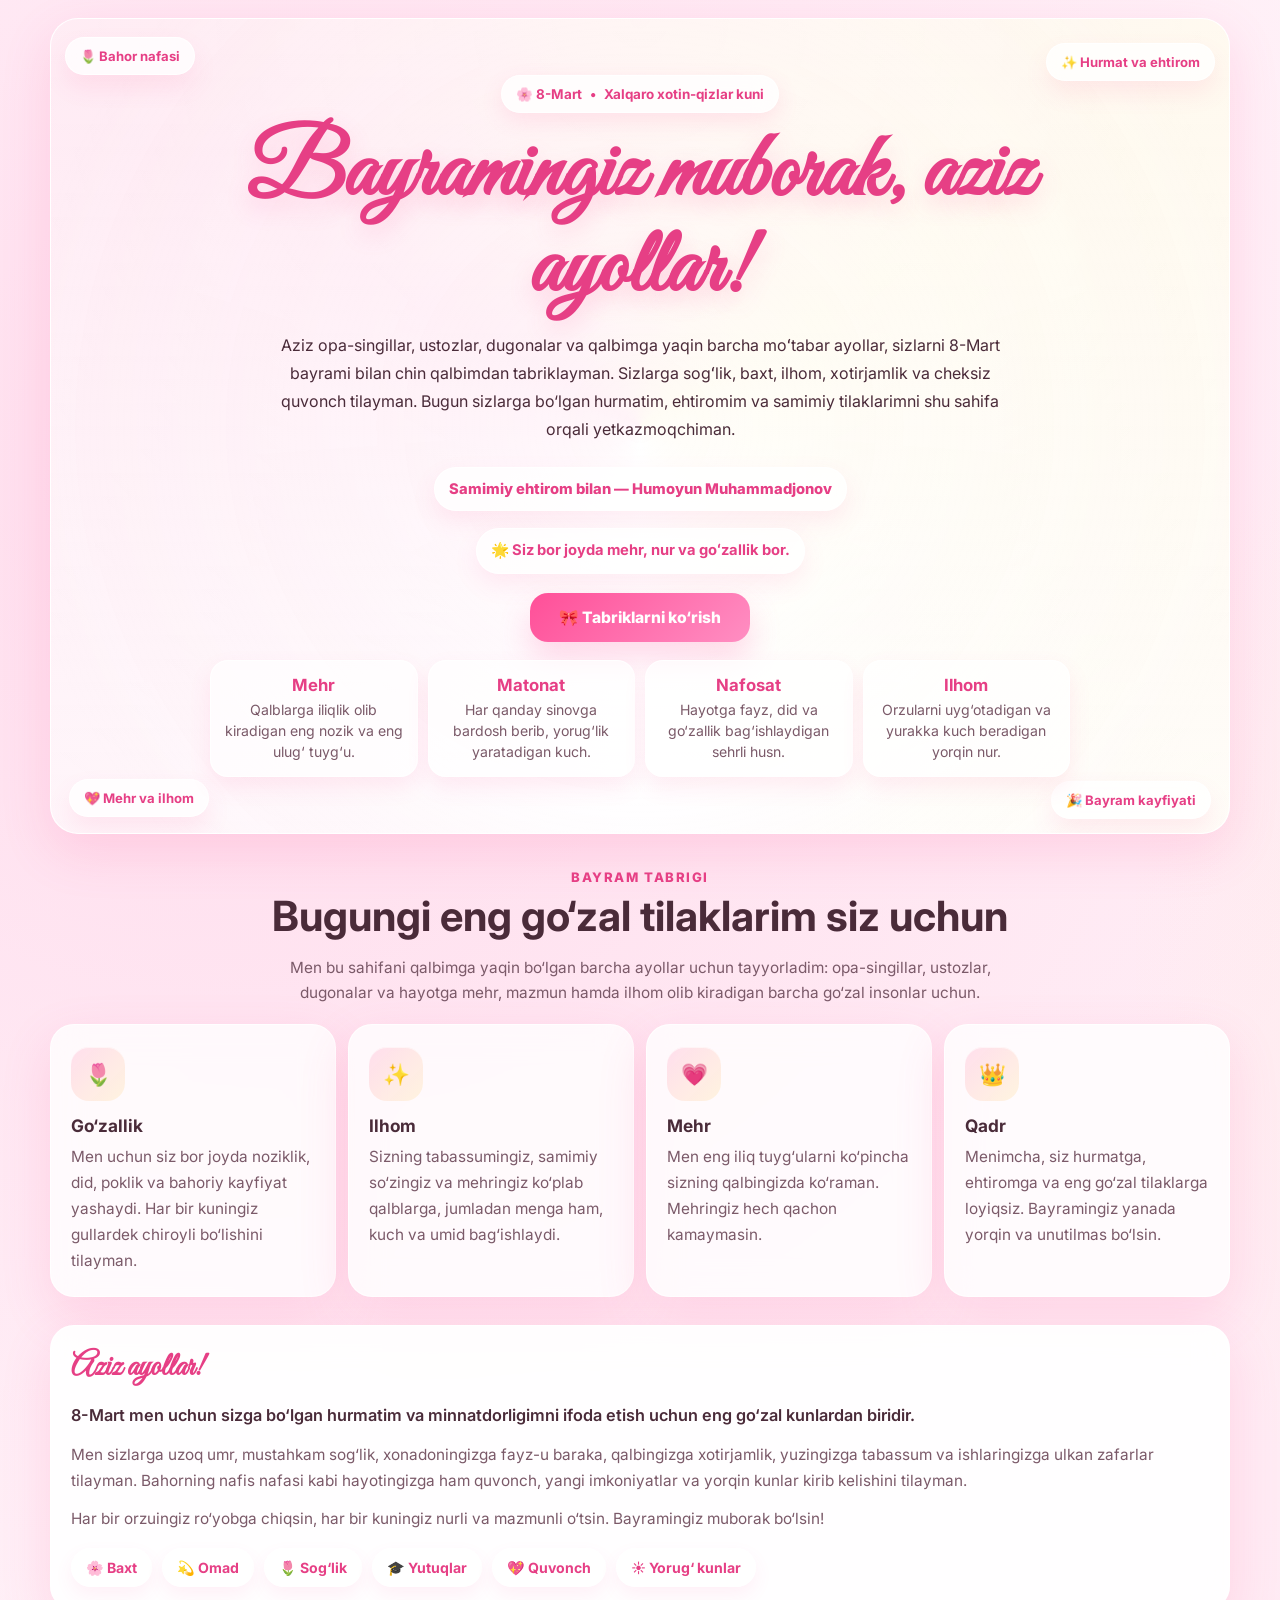
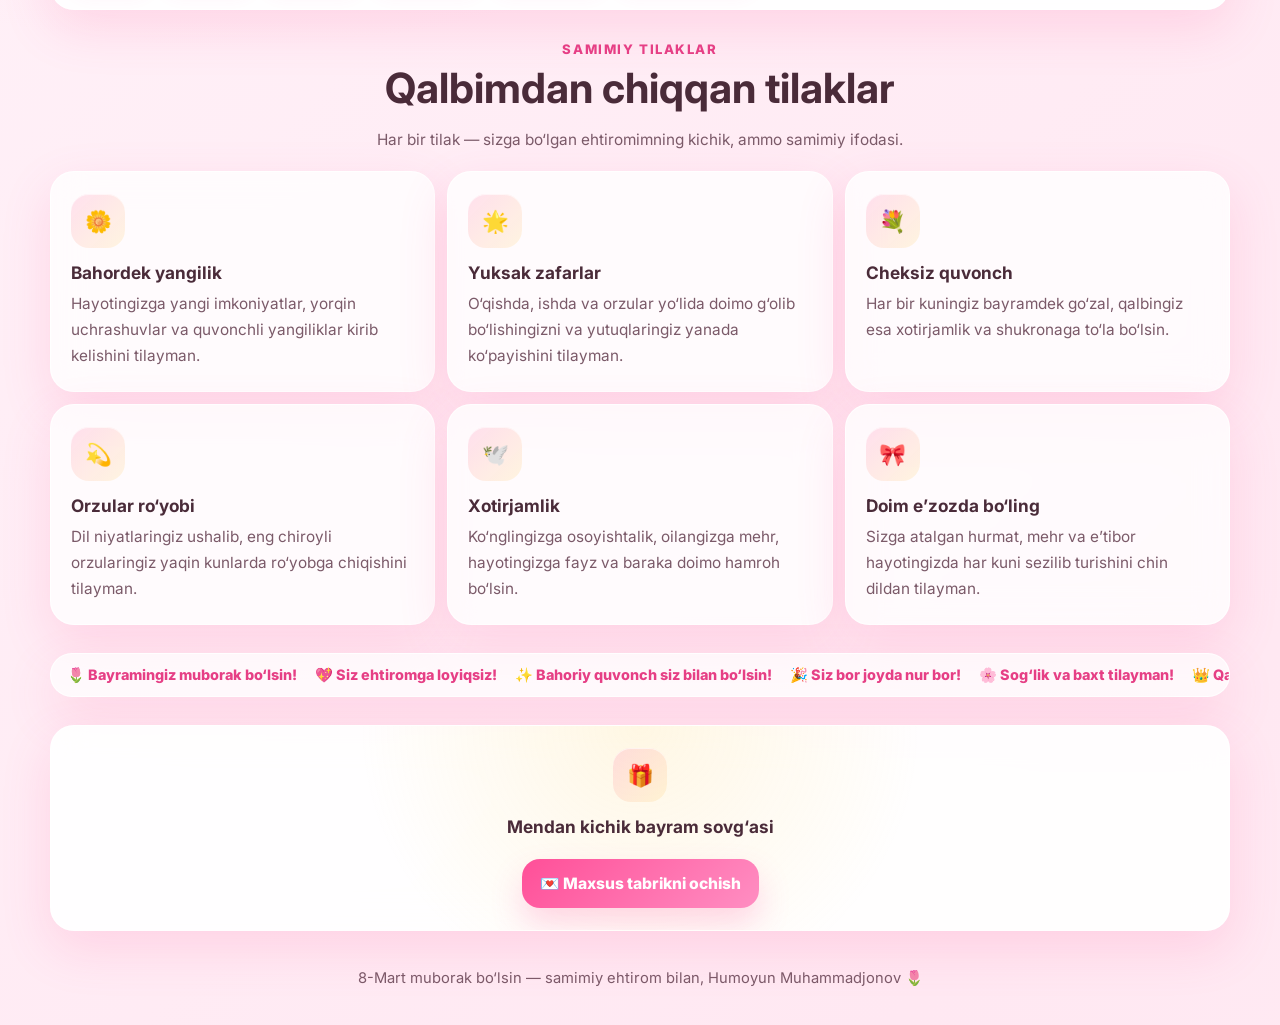
==== commit eebe24dc: "Update index.html" ====
--- a/index.html
+++ b/index.html
@@ -1007,6 +1007,156 @@
   *::after {
     animation: none !important;
     transition: none !important;
+  }
+}
+
+    @media (max-width: 520px) {
+  .hero {
+    padding: 10px 0 14px;
+  }
+
+  .container {
+    width: min(100% - 16px, var(--max));
+  }
+
+  .hero-card {
+    min-height: auto;
+    padding: 16px 12px 18px;
+    border-radius: 22px;
+    display: block;
+  }
+
+  .hero-card::before {
+    inset: -40%;
+  }
+
+  .hero-content {
+    max-width: 100%;
+    width: 100%;
+    text-align: center;
+  }
+
+  .floating-notes-mobile {
+    display: grid;
+    grid-template-columns: 1fr;
+    gap: 8px;
+    margin-bottom: 14px;
+  }
+
+  .floating-note {
+    position: static !important;
+    inset: auto !important;
+    max-width: 100%;
+    width: 100%;
+    padding: 9px 12px;
+    font-size: 0.8rem;
+    line-height: 1.25;
+    animation: none;
+  }
+
+  .note-1,
+  .note-2,
+  .note-3,
+  .note-4 {
+    position: static !important;
+    top: auto;
+    right: auto;
+    bottom: auto;
+    left: auto;
+  }
+
+  .top-badge {
+    display: flex;
+    flex-wrap: wrap;
+    justify-content: center;
+    gap: 6px;
+    width: 100%;
+    max-width: 100%;
+    margin: 0 auto 12px;
+    padding: 9px 12px;
+    border-radius: 18px;
+    font-size: 0.8rem;
+    line-height: 1.3;
+  }
+
+  .top-badge .divider {
+    display: none;
+  }
+
+  .hero h1 {
+    font-size: clamp(2.1rem, 11vw, 3.2rem);
+    line-height: 1.08;
+    margin-bottom: 10px;
+  }
+
+  .hero-subtitle {
+    max-width: 100%;
+    font-size: 0.92rem;
+    line-height: 1.65;
+    margin: 0 auto 12px;
+  }
+
+  .signature-line {
+    display: block;
+    width: 100%;
+    max-width: 100%;
+    margin-top: 10px;
+    padding: 10px 12px;
+    border-radius: 16px;
+    font-size: 0.88rem;
+    line-height: 1.45;
+  }
+
+  .rotating-line-wrap {
+    min-height: auto;
+    margin: 14px auto;
+  }
+
+  .rotating-line {
+    width: 100%;
+    max-width: 100%;
+    min-height: 44px;
+    border-radius: 16px;
+    padding: 10px 12px;
+    font-size: 0.88rem;
+    line-height: 1.4;
+    white-space: normal;
+  }
+
+  .hero-actions {
+    margin-top: 14px;
+    gap: 10px;
+    flex-direction: column;
+    align-items: stretch;
+  }
+
+  .hero-actions .btn {
+    width: 100%;
+    min-width: 0;
+    padding: 13px 14px;
+    font-size: 0.94rem;
+    border-radius: 16px;
+  }
+
+  .hero-stats {
+    grid-template-columns: 1fr;
+    gap: 8px;
+    margin-top: 14px;
+  }
+
+  .stat {
+    padding: 12px 10px;
+    border-radius: 16px;
+  }
+
+  .stat strong {
+    font-size: 1rem;
+    margin-bottom: 3px;
+  }
+
+  .stat span {
+    font-size: 0.84rem;
+    line-height: 1.45;
   }
 }
   </style>
